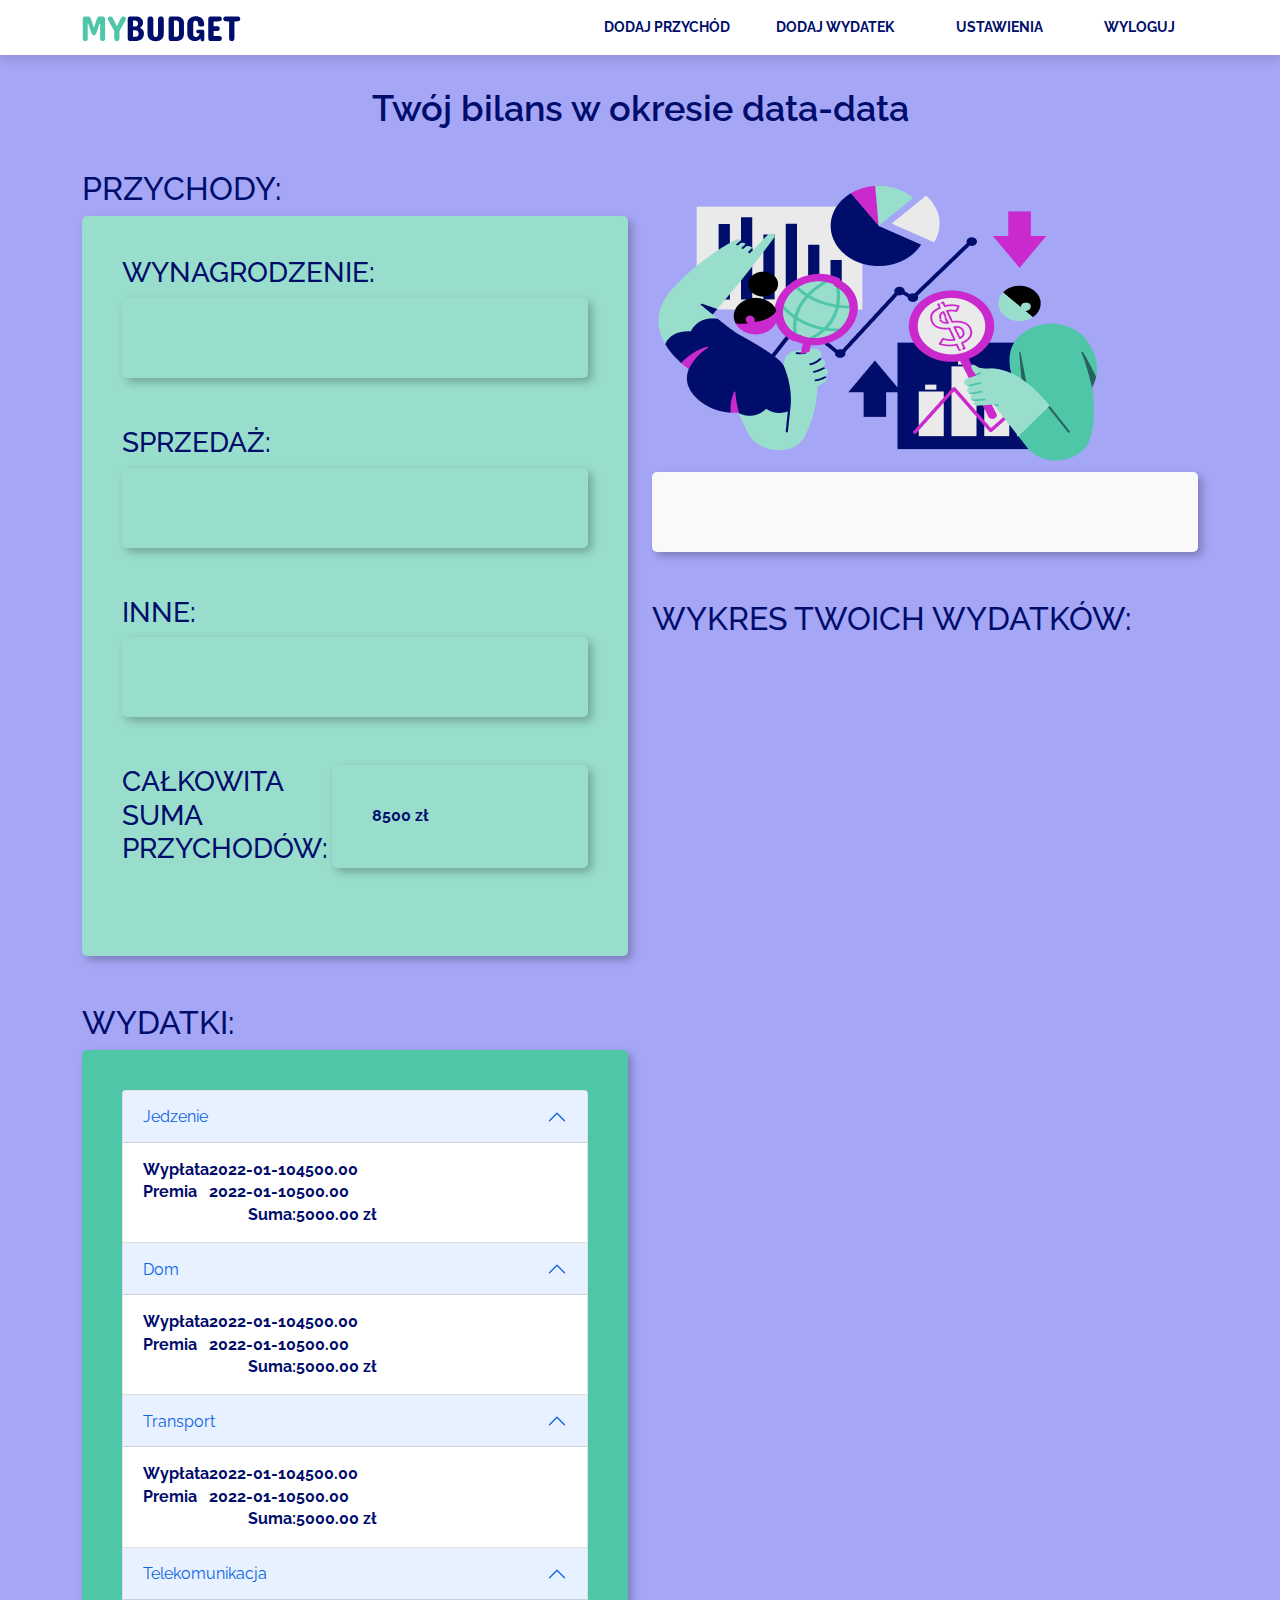
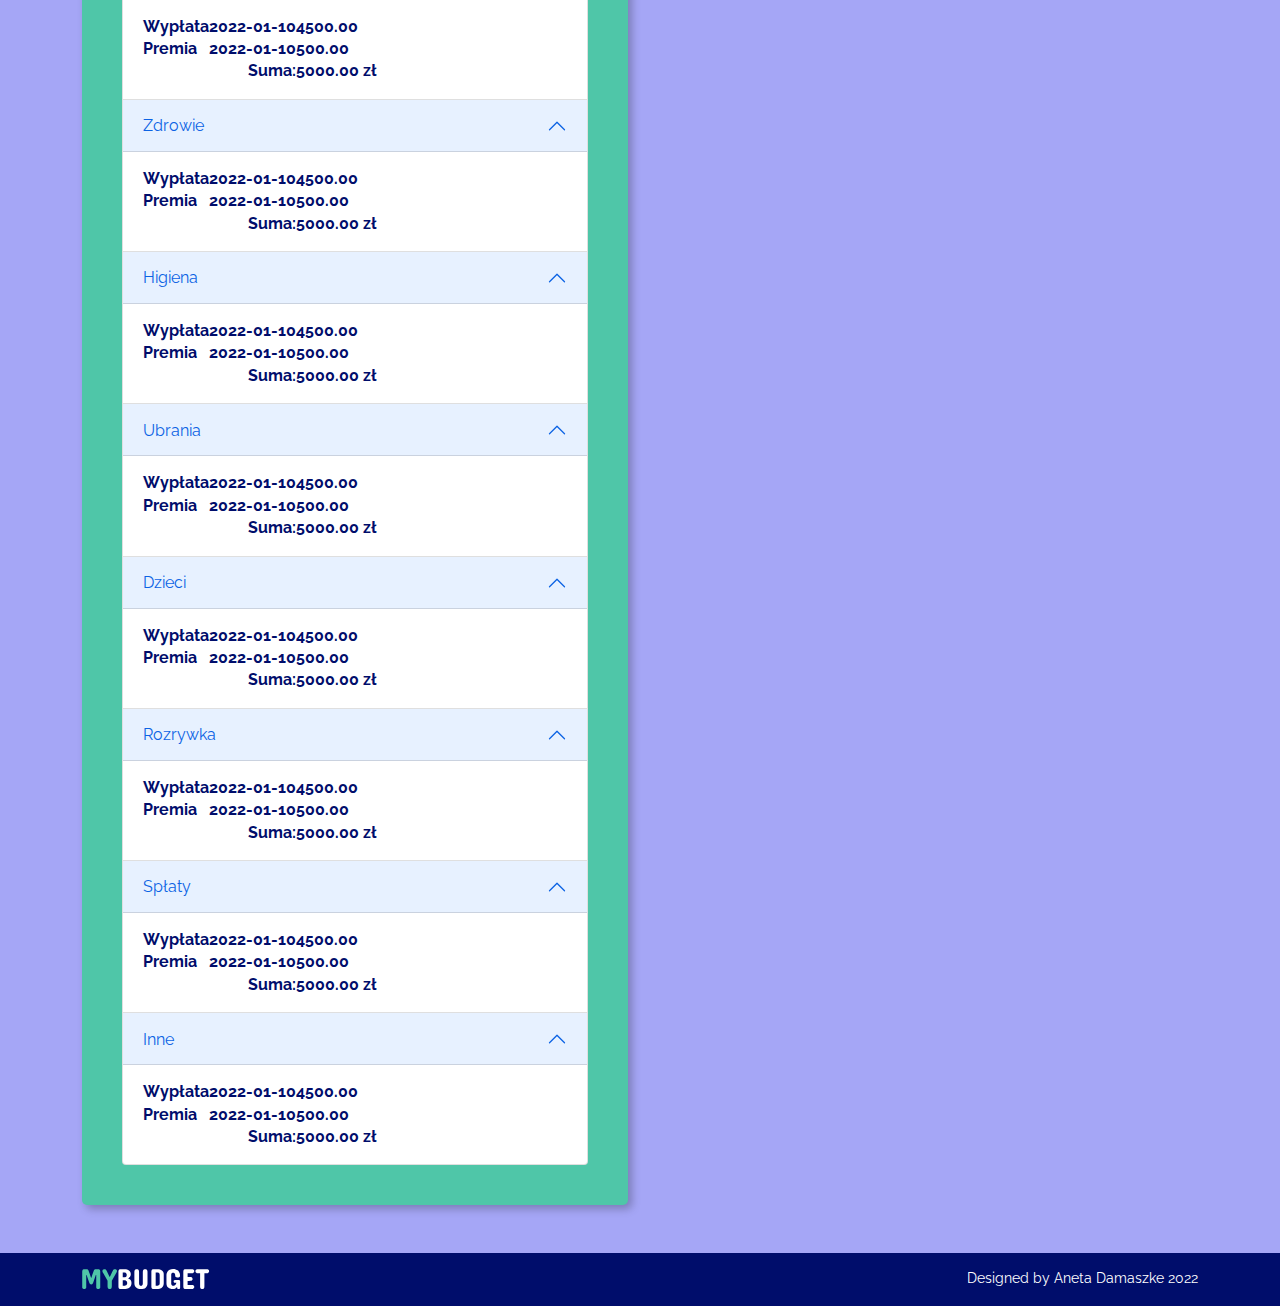
==== balance.html @ bddbb8e0 "Subpage balance added" ====
<!DOCTYPE html>
<html lang="pl">
    <head>
        <meta charset="UTF-8">
        <meta name="description" content="Project for course">
        <meta name="viewport" content="width=device-width, initial-scale=1, maximum-scale=1">
        <title>My Budget App</title>
        <link href="https://fonts.googleapis.com/css2?family=Concert+One&family=Raleway:wght@300;400;600;700&display=swap" rel="stylesheet">
        <link rel="stylesheet" href="css/bootstrap.min.css">
        <link rel="stylesheet" href="css/custom.css">
    </head>
    <body>

        <!-- Navbar -->
        <nav class="nav navbar navbar-light navbar-expand-md menu">
            <div class="container">
                <a class="navbar-brand" href="#">
                    <img class="menu-logo" src="img/MYBUDGET.svg" alt="logo" />
                </a>
                <button class="navbar-toggler" type="button" data-bs-toggle="collapse" data-bs-target="#navContent">
                    <span class="navbar-toggler-icon"></span>
                </button>
                <div class="collapse navbar-collapse justify-content-end" id="navContent">
                    <div class="navbar-nav">
                        <a href="income.html" class="nav-item nav-link menu-link">Dodaj przychód</a>
                        <a href="expense.html" class="nav-item nav-link menu-link">Dodaj wydatek</a>
                        <a href="setting.html" class="nav-item nav-link ms-2 ms-lg-3 menu-link">Ustawienia</a>
                        <a href="index.html" class="nav-item nav-link ms-2 ms-lg-3 menu-link">Wyloguj</a>
                    </div>
                </div>
            </div>
        </nav>

        <!-- Balance -->
        <section class="balance">
            <div class="container">
                <h1 class="text-center add-header">Twój bilans w okresie data-data</h1>
                <div class="row">
                    <div class="col-md-6">
                        <h2 class="text-uppercase balance-subheader">Przychody:</h2>
                        <div class="box balance-box" style="background-color: #99DDCC;">
                            <h3 class="text-uppercase balance-box__item-subheader">Wynagrodzenie:</h3>
                            <div class="box balance-box__item">

                            </div>
                            <h3 class="text-uppercase balance-box__item-subheader">Sprzedaż:</h3>
                            <div class="box balance-box__item">

                            </div>
                            <h3 class="text-uppercase balance-box__item-subheader">Inne:</h3>
                            <div class="box balance-box__item">

                            </div>
                            <div class="d-flex">
                                <h3 class="text-uppercase balance-box__item-subheader">Całkowita suma przychodów:</h3>
                                <div class="box balance-box__sum">
                                    <span>8500 zł</span>
                                </div>
                            </div>
                        </div>
                        <h2 class="text-uppercase balance-subheader">Wydatki:</h2>
                        <div class="box balance-box" style="background-color: #4FC6A8;">
                            <div class="accordion" id="accordionBalance">
                                <div class="accordion-item">
                                    <h2 class="accordion-header" id="heading1">
                                        <button class="accordion-button" type="button" data-bs-toggle="collapse" data-bs-target="#collapseOne" aria-expanded="true" aria-controls="collapseOne">
                                            Jedzenie
                                        </button>
                                    </h2>
                                    <div id="collapseOne" class="accordion-collapse collapse show" aria-labelledby="headingOne" data-bs-parent="#accordionBalance">
                                        <div class="accordion-body">
                                            <table>
                                                <tr>
                                                    <td style="font-weight: 700; text-align:left;">Wypłata</td> <td>2022-01-10</td> <td>4500.00</td>
                                                </tr>
                                                <tr>
                                                    <td style="font-weight: 700; text-align:left;">Premia</td> <td>2022-01-10</td> <td>500.00</td>
                                                </tr>
                                                <tr>
                                                    <td colspan="2" style="font-weight: 700; text-align: right;">Suma:</td> <td style="font-weight: 700; font-size: 16px;">5000.00 zł</td>
                                                </tr>
                                            </table>
                                        </div>
                                    </div>
                                </div>
                                <div class="accordion-item">
                                    <h2 class="accordion-header" id="headingOne">
                                        <button class="accordion-button" type="button" data-bs-toggle="collapse" data-bs-target="#collapseOne" aria-expanded="true" aria-controls="collapseOne">
                                            Dom
                                        </button>
                                    </h2>
                                    <div id="collapseOne" class="accordion-collapse collapse show" aria-labelledby="headingOne" data-bs-parent="#accordionBalance">
                                        <div class="accordion-body">
                                            <table>
                                                <tr>
                                                    <td style="font-weight: 700; text-align:left;">Wypłata</td> <td>2022-01-10</td> <td>4500.00</td>
                                                </tr>
                                                <tr>
                                                    <td style="font-weight: 700; text-align:left;">Premia</td> <td>2022-01-10</td> <td>500.00</td>
                                                </tr>
                                                <tr>
                                                    <td colspan="2" style="font-weight: 700; text-align: right;">Suma:</td> <td style="font-weight: 700; font-size: 16px;">5000.00 zł</td>
                                                </tr>
                                            </table>
                                        </div>
                                    </div>
                                </div>
                                <div class="accordion-item">
                                    <h2 class="accordion-header" id="headingOne">
                                        <button class="accordion-button" type="button" data-bs-toggle="collapse" data-bs-target="#collapseOne" aria-expanded="true" aria-controls="collapseOne">
                                            Transport
                                        </button>
                                    </h2>
                                    <div id="collapseOne" class="accordion-collapse collapse show" aria-labelledby="headingOne" data-bs-parent="#accordionBalance">
                                        <div class="accordion-body">
                                            <table>
                                                <tr>
                                                    <td style="font-weight: 700; text-align:left;">Wypłata</td> <td>2022-01-10</td> <td>4500.00</td>
                                                </tr>
                                                <tr>
                                                    <td style="font-weight: 700; text-align:left;">Premia</td> <td>2022-01-10</td> <td>500.00</td>
                                                </tr>
                                                <tr>
                                                    <td colspan="2" style="font-weight: 700; text-align: right;">Suma:</td> <td style="font-weight: 700; font-size: 16px;">5000.00 zł</td>
                                                </tr>
                                            </table>
                                        </div>
                                    </div>
                                </div>
                                <div class="accordion-item">
                                    <h2 class="accordion-header" id="headingOne">
                                        <button class="accordion-button" type="button" data-bs-toggle="collapse" data-bs-target="#collapseOne" aria-expanded="true" aria-controls="collapseOne">
                                            Telekomunikacja
                                        </button>
                                    </h2>
                                    <div id="collapseOne" class="accordion-collapse collapse show" aria-labelledby="headingOne" data-bs-parent="#accordionBalance">
                                        <div class="accordion-body">
                                            <table>
                                                <tr>
                                                    <td style="font-weight: 700; text-align:left;">Wypłata</td> <td>2022-01-10</td> <td>4500.00</td>
                                                </tr>
                                                <tr>
                                                    <td style="font-weight: 700; text-align:left;">Premia</td> <td>2022-01-10</td> <td>500.00</td>
                                                </tr>
                                                <tr>
                                                    <td colspan="2" style="font-weight: 700; text-align: right;">Suma:</td> <td style="font-weight: 700; font-size: 16px;">5000.00 zł</td>
                                                </tr>
                                            </table>
                                        </div>
                                    </div>
                                </div>
                                <div class="accordion-item">
                                    <h2 class="accordion-header" id="headingOne">
                                        <button class="accordion-button" type="button" data-bs-toggle="collapse" data-bs-target="#collapseOne" aria-expanded="true" aria-controls="collapseOne">
                                            Zdrowie
                                        </button>
                                    </h2>
                                    <div id="collapseOne" class="accordion-collapse collapse show" aria-labelledby="headingOne" data-bs-parent="#accordionBalance">
                                        <div class="accordion-body">
                                            <table>
                                                <tr>
                                                    <td style="font-weight: 700; text-align:left;">Wypłata</td> <td>2022-01-10</td> <td>4500.00</td>
                                                </tr>
                                                <tr>
                                                    <td style="font-weight: 700; text-align:left;">Premia</td> <td>2022-01-10</td> <td>500.00</td>
                                                </tr>
                                                <tr>
                                                    <td colspan="2" style="font-weight: 700; text-align: right;">Suma:</td> <td style="font-weight: 700; font-size: 16px;">5000.00 zł</td>
                                                </tr>
                                            </table>
                                        </div>
                                    </div>
                                </div>
                                <div class="accordion-item">
                                    <h2 class="accordion-header" id="headingOne">
                                        <button class="accordion-button" type="button" data-bs-toggle="collapse" data-bs-target="#collapseOne" aria-expanded="true" aria-controls="collapseOne">
                                            Higiena
                                        </button>
                                    </h2>
                                    <div id="collapseOne" class="accordion-collapse collapse show" aria-labelledby="headingOne" data-bs-parent="#accordionBalance">
                                        <div class="accordion-body">
                                            <table>
                                                <tr>
                                                    <td style="font-weight: 700; text-align:left;">Wypłata</td> <td>2022-01-10</td> <td>4500.00</td>
                                                </tr>
                                                <tr>
                                                    <td style="font-weight: 700; text-align:left;">Premia</td> <td>2022-01-10</td> <td>500.00</td>
                                                </tr>
                                                <tr>
                                                    <td colspan="2" style="font-weight: 700; text-align: right;">Suma:</td> <td style="font-weight: 700; font-size: 16px;">5000.00 zł</td>
                                                </tr>
                                            </table>
                                        </div>
                                    </div>
                                </div>
                                <div class="accordion-item">
                                    <h2 class="accordion-header" id="headingOne">
                                        <button class="accordion-button" type="button" data-bs-toggle="collapse" data-bs-target="#collapseOne" aria-expanded="true" aria-controls="collapseOne">
                                            Ubrania
                                        </button>
                                    </h2>
                                    <div id="collapseOne" class="accordion-collapse collapse show" aria-labelledby="headingOne" data-bs-parent="#accordionBalance">
                                        <div class="accordion-body">
                                            <table>
                                                <tr>
                                                    <td style="font-weight: 700; text-align:left;">Wypłata</td> <td>2022-01-10</td> <td>4500.00</td>
                                                </tr>
                                                <tr>
                                                    <td style="font-weight: 700; text-align:left;">Premia</td> <td>2022-01-10</td> <td>500.00</td>
                                                </tr>
                                                <tr>
                                                    <td colspan="2" style="font-weight: 700; text-align: right;">Suma:</td> <td style="font-weight: 700; font-size: 16px;">5000.00 zł</td>
                                                </tr>
                                            </table>
                                        </div>
                                    </div>
                                </div>
                                <div class="accordion-item">
                                    <h2 class="accordion-header" id="headingOne">
                                        <button class="accordion-button" type="button" data-bs-toggle="collapse" data-bs-target="#collapseOne" aria-expanded="true" aria-controls="collapseOne">
                                            Dzieci
                                        </button>
                                    </h2>
                                    <div id="collapseOne" class="accordion-collapse collapse show" aria-labelledby="headingOne" data-bs-parent="#accordionBalance">
                                        <div class="accordion-body">
                                            <table>
                                                <tr>
                                                    <td style="font-weight: 700; text-align:left;">Wypłata</td> <td>2022-01-10</td> <td>4500.00</td>
                                                </tr>
                                                <tr>
                                                    <td style="font-weight: 700; text-align:left;">Premia</td> <td>2022-01-10</td> <td>500.00</td>
                                                </tr>
                                                <tr>
                                                    <td colspan="2" style="font-weight: 700; text-align: right;">Suma:</td> <td style="font-weight: 700; font-size: 16px;">5000.00 zł</td>
                                                </tr>
                                            </table>
                                        </div>
                                    </div>
                                </div>
                                <div class="accordion-item">
                                    <h2 class="accordion-header" id="headingOne">
                                        <button class="accordion-button" type="button" data-bs-toggle="collapse" data-bs-target="#collapseOne" aria-expanded="true" aria-controls="collapseOne">
                                            Rozrywka
                                        </button>
                                    </h2>
                                    <div id="collapseOne" class="accordion-collapse collapse show" aria-labelledby="headingOne" data-bs-parent="#accordionBalance">
                                        <div class="accordion-body">
                                            <table>
                                                <tr>
                                                    <td style="font-weight: 700; text-align:left;">Wypłata</td> <td>2022-01-10</td> <td>4500.00</td>
                                                </tr>
                                                <tr>
                                                    <td style="font-weight: 700; text-align:left;">Premia</td> <td>2022-01-10</td> <td>500.00</td>
                                                </tr>
                                                <tr>
                                                    <td colspan="2" style="font-weight: 700; text-align: right;">Suma:</td> <td style="font-weight: 700; font-size: 16px;">5000.00 zł</td>
                                                </tr>
                                            </table>
                                        </div>
                                    </div>
                                </div>
                                <div class="accordion-item">
                                    <h2 class="accordion-header" id="headingOne">
                                        <button class="accordion-button" type="button" data-bs-toggle="collapse" data-bs-target="#collapseOne" aria-expanded="true" aria-controls="collapseOne">
                                            Spłaty
                                        </button>
                                    </h2>
                                    <div id="collapseOne" class="accordion-collapse collapse show" aria-labelledby="headingOne" data-bs-parent="#accordionBalance">
                                        <div class="accordion-body">
                                            <table>
                                                <tr>
                                                    <td style="font-weight: 700; text-align:left;">Wypłata</td> <td>2022-01-10</td> <td>4500.00</td>
                                                </tr>
                                                <tr>
                                                    <td style="font-weight: 700; text-align:left;">Premia</td> <td>2022-01-10</td> <td>500.00</td>
                                                </tr>
                                                <tr>
                                                    <td colspan="2" style="font-weight: 700; text-align: right;">Suma:</td> <td style="font-weight: 700; font-size: 16px;">5000.00 zł</td>
                                                </tr>
                                            </table>
                                        </div>
                                    </div>
                                </div>
                                <div class="accordion-item">
                                    <h2 class="accordion-header" id="headingOne">
                                        <button class="accordion-button" type="button" data-bs-toggle="collapse" data-bs-target="#collapseOne" aria-expanded="true" aria-controls="collapseOne">
                                            Inne
                                        </button>
                                    </h2>
                                    <div id="collapseOne" class="accordion-collapse collapse show" aria-labelledby="headingOne" data-bs-parent="#accordionBalance">
                                        <div class="accordion-body">
                                            <table>
                                                <tr>
                                                    <td style="font-weight: 700; text-align:left;">Wypłata</td> <td>2022-01-10</td> <td>4500.00</td>
                                                </tr>
                                                <tr>
                                                    <td style="font-weight: 700; text-align:left;">Premia</td> <td>2022-01-10</td> <td>500.00</td>
                                                </tr>
                                                <tr>
                                                    <td colspan="2" style="font-weight: 700; text-align: right;">Suma:</td> <td style="font-weight: 700; font-size: 16px;">5000.00 zł</td>
                                                </tr>
                                            </table>
                                        </div>
                                    </div>
                                </div>
                            </div>
                        </div>
                    </div>
                    <div class="col-md-6">
                        <img class="img-fluid" src="img/ECONOMY_ANALYSIS.png" alt="budżet domowy" />
                        <div class="box balance-box" style="background-color: #f9f9f9;">
                            
                        </div>
                        <h2 class="text-uppercase balance-subheader">Wykres Twoich wydatków:</h2>
                    </div>
                </div>
            </div>
        </section>

        <!-- Footer -->
        <footer class="text-white site-footer">
            <div class="container">
                <div class="row pb-3">
                    <div class="col-md-6 pt-3 text-center text-md-start">
                        <img class="" src="img/MYBUDGET_FOOTER.svg" alt="logo" />
                    </div>
                    <div class="col-md-6 pt-3 text-center text-md-end">
                        Designed by Aneta Damaszke 2022
                    </div>
                    
                </div>
            </div>
        </footer>


        <script src="https://cdn.jsdelivr.net/npm/bootstrap@5.1.3/dist/js/bootstrap.bundle.min.js" integrity="sha384-ka7Sk0Gln4gmtz2MlQnikT1wXgYsOg+OMhuP+IlRH9sENBO0LRn5q+8nbTov4+1p" crossorigin="anonymous"></script>
        <script src="js/registration.js"></script>
    </body>
</html>
---- css/custom.css ----
/** Global styles **/

* {
    margin: 0;
    padding: 0;
    border: 0;
    line-height: 1.4em;
    vertical-align: baseline;
    text-decoration: none;
    outline: 0;
    }


*, *::after, *::before {
    box-sizing: border-box;
    scroll-behavior: smooth;
}

*{
    image-rendering: -webkit-optimize-contrast;
}

body {
    color: #000D6B;
    font-size: 14px;
    font-family: 'Raleway', sans-serif;
    font-weight: 400;
    line-height: 1.6;
    background-color: #F9F9F9;
}

.box {
    width: 100%;
    max-width: 600px;
    position: relative;
    z-index: 1;
    box-shadow: 4px 4px 8px rgba(0, 0, 0, 0.25);
    border-radius: 5px;
    padding: 40px 40px;
    margin-bottom: 3rem;
    color:#000D6B;
    font-weight: 700;
    font-size: 16px;
}

/** Navbar **/

.menu {
    background-color: white;
    box-shadow: 0px 4px 13px rgba(0, 0, 0, 0.14);
    z-index: 999;
}

.menu-link {
    color: #000D6B !important;
    border: 2px solid rgba(255, 255, 255, 0);
    text-transform: uppercase;
    font-weight: 700;
    padding: .4rem 1.3rem !important;
}

.menu-link:hover {
    border: 2px solid #4FC6A8;
    border-radius: 3px;
}

.menu-link.active {
    border: 2px solid #4FC6A8;
    border-radius: 3px;
}

.menu-link.active:hover {
    background-color: #4FC6A8;
    color: white !important;
}

@media only screen and (max-width: 768px) {
    .menu {
        box-shadow: none;
    }

    .menu-link {
        text-align: center;
        margin-top: 1rem;
    }
}

.navbar-toggler {
    color: #4FC6A8;
    border: none;
}

.navbar-toggler:focus {
    box-shadow: 0 0 0 0.1rem;
}

/** Intro **/

.intro {
    margin-top: 30px;
    padding-left: 5%;
    padding-right: 5%;
}

.intro-header {
    font-weight: 600;
    font-size: 32px;
    margin-bottom: 1rem;
}

.intro-text {
    font-size: 16px;
    margin-bottom: 2rem;
}

@media only screen and (min-width: 768px) {
    .intro {
        margin-top: 60px;
        padding-left: 20%;
        padding-right: 20%;
    }
    
    .intro-header {
        font-weight: 600;
        font-size: 36px;
    }
    
    .intro-text {
        font-size: 18px;
    }
}

/** Registration **/

.registartion-box {
    background-color: #A5A6F6;
    box-shadow: 4px 4px 8px rgba(0, 0, 0, 0.25);
    border-radius: 5px;
    padding: 40px 40px;
    margin-bottom: 3rem;
}

.registration-img {
    width: 115%;
    margin-left: 0;
}

.registration-header {
    font-weight: 700;
    font-size: 16px;
    margin-bottom: 1rem;
}

@media only screen and (min-width: 768px) {
    .registartion-box {
        padding: 40px 40px;
    }
}

@media only screen and (min-width: 991px) {
    .registration-img {
        width: 115%;
        margin-left: -15%;
        margin-top: 187px;
    }

    .registartion-box {
        padding: 40px 80px;
    }
}

.form-group {
    margin-bottom: 1rem;
}

.form-control-label {
    margin-bottom: .35rem;
}

.form-control {
    font-size: 14px;
    color: #000D6B;
    box-shadow: 4px 4px 8px rgba(0, 0, 0, 0.25);
}

.form-control:focus {
    border: 2px solid #CA2ACD;
} 

.form-button {
    margin-top: 1rem;
    padding: .6rem 1.5rem;
    width: 100%;
    background-color: #CA2ACD;
    box-shadow: 4px 4px 8px rgba(0, 0, 0, 0.25);
    border-radius: 5px;
    font-weight: 700;
    font-size: 16px;
    color: white;
    text-transform: uppercase;
    transition: .3s ease-in-out;
}

.form-button:hover {
    color: white;
    background-color: #000D6B;
}

.form-button__secondary {
    background-color: none;
    border: 2px solid white;
    border-radius: 5px;
    font-weight: 700;
    font-size: 16px;
    color: white;
    text-transform: uppercase;
    padding: .6rem 1.5rem;
    margin-top: 1rem;
    width: 100%;
    transition: .3s ease-in-out;
}

.form-button__secondary:hover {
    border: 2px solid #4FC6A8;
    background-color: #4FC6A8;
    color: white;
}

.registration-statement {
    padding: .5rem 0;
}

/** Footer **/

.site-footer {
    background-color: #000D6B;
    z-index: 999;
}

/** Login **/

.login {
    background-color: #f9f9f9;
    padding-top: 30px;
}

.login-img {
    z-index: 0;
    padding-top: 30px;
    position: relative;
}

.login-box {
    width: 100%;
    max-width: 400px;
    position: relative;
    z-index: 1;
    background-color: #A5A6F6;
    box-shadow: 4px 4px 8px rgba(0, 0, 0, 0.25);
    border-radius: 5px;
    padding: 40px 40px;
}

@media only screen and (min-width: 768px) {
    .login {
        padding-top: 90px;
        height: calc(100vh - 108px);
    }

    .login-img {
        width: 630px;
        height: auto;
        padding-top: 0;
        position: absolute;
        opacity: 0.5;
        bottom: 53px;
    }
}

@media only screen and (min-width: 991px) {
    .login-img {
        margin-left: 10%;
    }
}

@media only screen and (min-width: 1180px) {
    .login-img {
        width: 750px;
    }
}

/** Menu**/

.user-menu {
    background-color: #A5A6F6;
    padding-top: 30px;
}

.user-menu__img {
    position: relative;
    width: 400px;
    margin-bottom: -9px;
}

.user-menu__box {
    width: 100%;
    max-width: 400px;
    position: relative;
    z-index: 1;
    background-color: #f9f9f9;
    box-shadow: 4px 4px 8px rgba(0, 0, 0, 0.25);
    border-radius: 5px;
    padding: 40px 40px;
    margin-bottom: 3rem;
}

.user-menu__button {
    background-color: #99DDCC;
    box-shadow: 4px 4px 8px rgba(0, 0, 0, 0.25);
    margin-bottom: 1rem;
    color: #000D6B;
    font-weight: 700;
    font-size: 16px;
    padding: .6rem 2.5rem;
    transition: .3s ease-in-out;
    text-align: center;
}

.user-menu__button:hover {
    background-color: #4FC6A8;
    color: white;
}

@media only screen and (min-width: 768px) {
    .user-menu {
        padding-top: 30px;
        height: calc(100vh - 108px);
    }

    .user-menu__img {
        right: 100px;
        bottom: 49px;
        position: absolute;
    }
}

@media only screen and (min-width: 991px) {
    .user-menu {
        padding-top: 60px;
        height: calc(100vh - 108px);
    }
    
    .user-menu__img {
        right: 100px;
        bottom: 49px;
        position: absolute;
    }
}

/** Add income/expance **/

.add {
    background-color: #A5A6F6;
}

.add-header {
    font-size: 36px;
    font-weight: 600;
    padding: 2rem 0;
}

.add-box {
    background-color: #99DDCC;
    width: 100%;
    max-width: 600px;
    position: relative;
    z-index: 1;
    box-shadow: 4px 4px 8px rgba(0, 0, 0, 0.25);
    border-radius: 5px;
    padding: 40px 40px;
    margin-bottom: 3rem;
    color:#000D6B;
    font-weight: 700;
    font-size: 16px;
}

.add-img {
    margin-bottom: -3%;
}

@media only screen and (min-width: 991px) {
    .add-img {
        margin-left: -20%;
    }
}

.add .form-check {
    padding-left: 0 !important;
} 

.add-radio__text {
    font-weight: 400;
}

textarea {
    box-shadow: 4px 4px 8px rgba(0, 0, 0, 0.25);
    border-radius: 5px;
}

select {
    box-shadow: 4px 4px 8px rgba(0, 0, 0, 0.25);
    border-radius: 5px;
    color:#000D6B;
    padding: 0.375rem 0.75rem;
}

option:hover {
    background-color: #CA2ACD;
}

input:checked ~ .checkmark {
    background-color: #CA2ACD !important;
}

/** Balance **/

.balance {
    background-color: #A5A6F6;
}
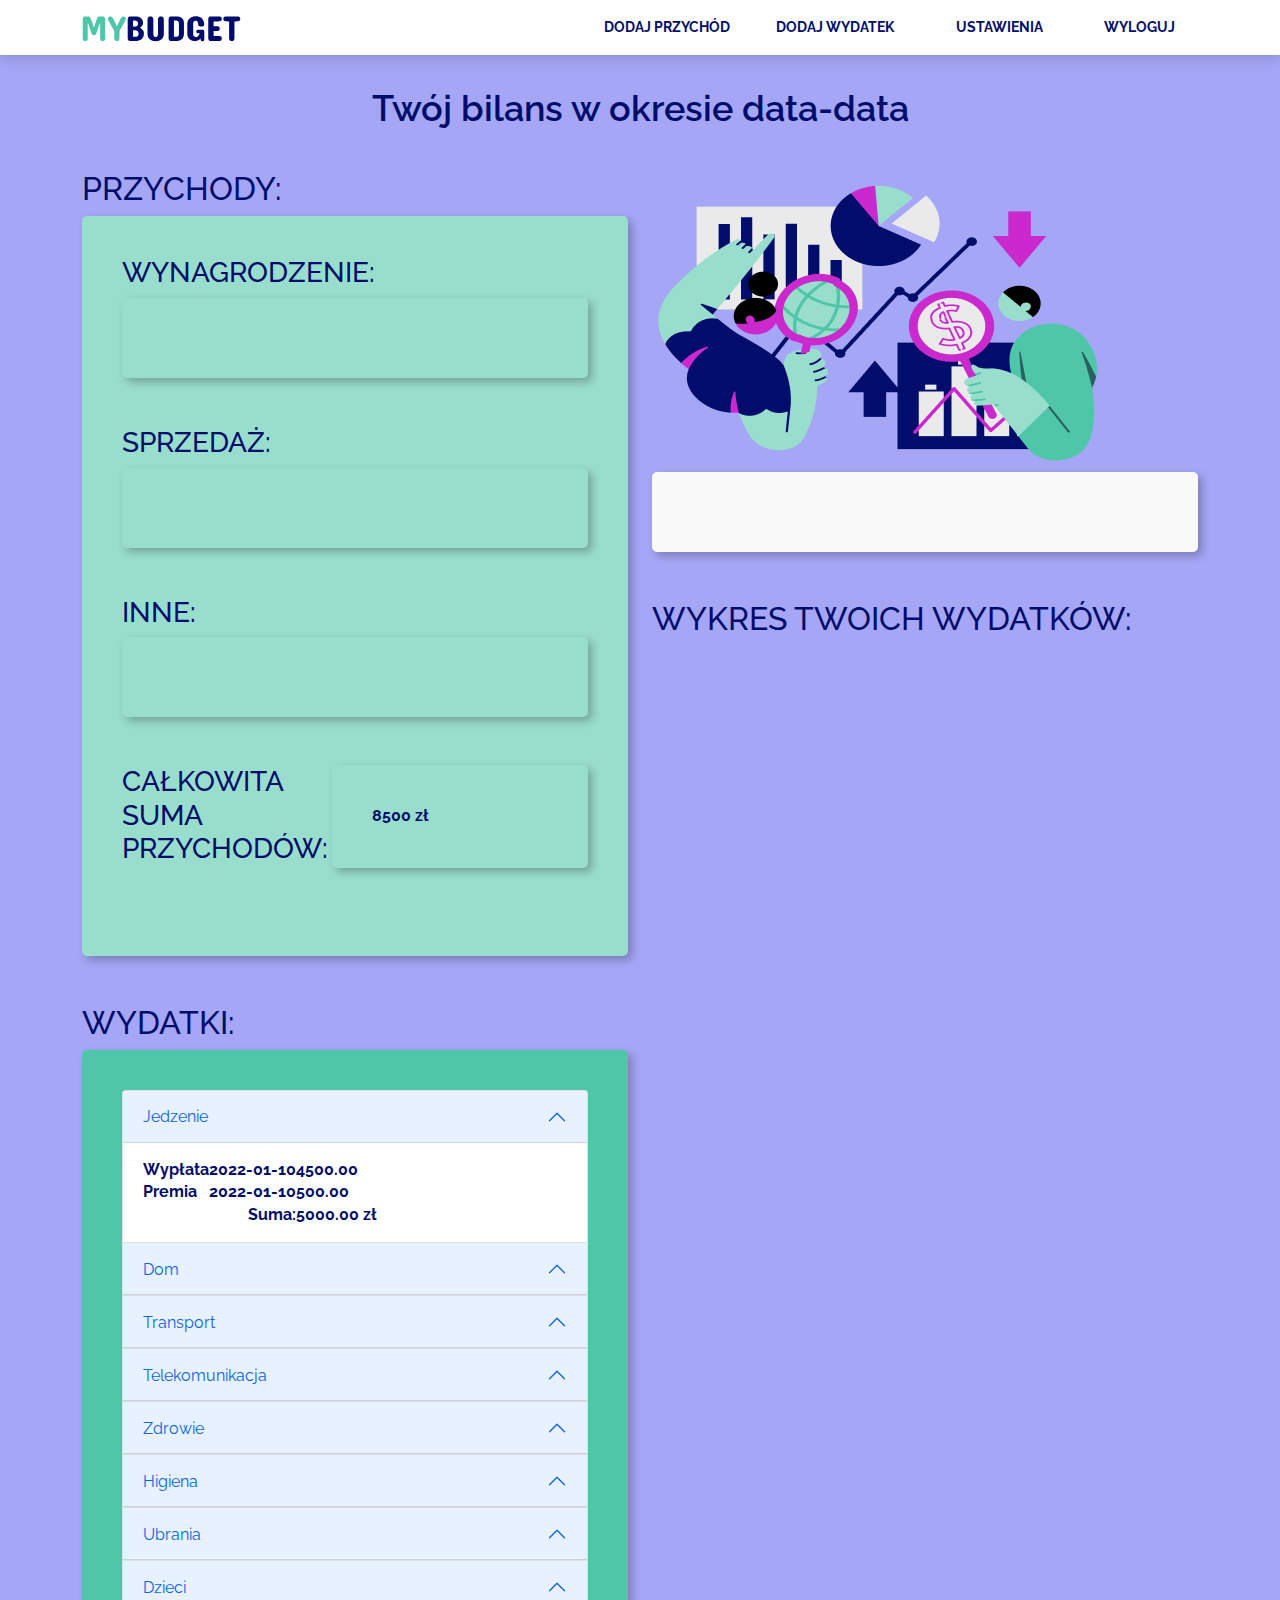
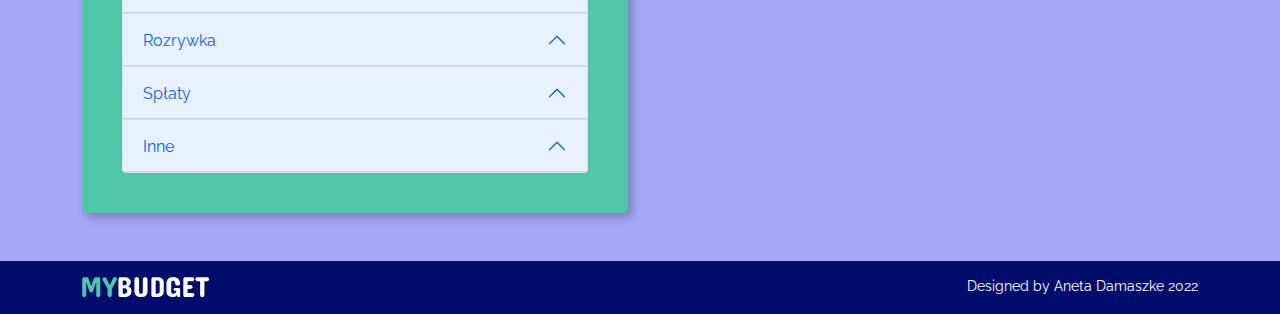
==== commit e5d50b7a: "Accordion added" ====
--- a/balance.html
+++ b/balance.html
@@ -63,231 +63,231 @@
                             <div class="accordion" id="accordionBalance">
                                 <div class="accordion-item">
                                     <h2 class="accordion-header" id="heading1">
-                                        <button class="accordion-button" type="button" data-bs-toggle="collapse" data-bs-target="#collapseOne" aria-expanded="true" aria-controls="collapseOne">
+                                        <button class="accordion-button" type="button" data-bs-toggle="collapse" data-bs-target="#collapse1" aria-expanded="true" aria-controls="collapseOne">
                                             Jedzenie
                                         </button>
                                     </h2>
-                                    <div id="collapseOne" class="accordion-collapse collapse show" aria-labelledby="headingOne" data-bs-parent="#accordionBalance">
-                                        <div class="accordion-body">
-                                            <table>
-                                                <tr>
-                                                    <td style="font-weight: 700; text-align:left;">Wypłata</td> <td>2022-01-10</td> <td>4500.00</td>
-                                                </tr>
-                                                <tr>
-                                                    <td style="font-weight: 700; text-align:left;">Premia</td> <td>2022-01-10</td> <td>500.00</td>
-                                                </tr>
-                                                <tr>
-                                                    <td colspan="2" style="font-weight: 700; text-align: right;">Suma:</td> <td style="font-weight: 700; font-size: 16px;">5000.00 zł</td>
-                                                </tr>
-                                            </table>
-                                        </div>
-                                    </div>
-                                </div>
-                                <div class="accordion-item">
-                                    <h2 class="accordion-header" id="headingOne">
-                                        <button class="accordion-button" type="button" data-bs-toggle="collapse" data-bs-target="#collapseOne" aria-expanded="true" aria-controls="collapseOne">
+                                    <div id="collapse1" class="accordion-collapse collapse show" aria-labelledby="heading1" data-bs-parent="#accordionBalance">
+                                        <div class="accordion-body">
+                                            <table>
+                                                <tr>
+                                                    <td style="font-weight: 700; text-align:left;">Wypłata</td> <td>2022-01-10</td> <td>4500.00</td>
+                                                </tr>
+                                                <tr>
+                                                    <td style="font-weight: 700; text-align:left;">Premia</td> <td>2022-01-10</td> <td>500.00</td>
+                                                </tr>
+                                                <tr>
+                                                    <td colspan="2" style="font-weight: 700; text-align: right;">Suma:</td> <td style="font-weight: 700; font-size: 16px;">5000.00 zł</td>
+                                                </tr>
+                                            </table>
+                                        </div>
+                                    </div>
+                                </div>
+                                <div class="accordion-item">
+                                    <h2 class="accordion-header" id="heading2">
+                                        <button class="accordion-button" type="button" data-bs-toggle="collapse" data-bs-target="#collapse2" aria-expanded="true" aria-controls="collapse2">
                                             Dom
                                         </button>
                                     </h2>
-                                    <div id="collapseOne" class="accordion-collapse collapse show" aria-labelledby="headingOne" data-bs-parent="#accordionBalance">
-                                        <div class="accordion-body">
-                                            <table>
-                                                <tr>
-                                                    <td style="font-weight: 700; text-align:left;">Wypłata</td> <td>2022-01-10</td> <td>4500.00</td>
-                                                </tr>
-                                                <tr>
-                                                    <td style="font-weight: 700; text-align:left;">Premia</td> <td>2022-01-10</td> <td>500.00</td>
-                                                </tr>
-                                                <tr>
-                                                    <td colspan="2" style="font-weight: 700; text-align: right;">Suma:</td> <td style="font-weight: 700; font-size: 16px;">5000.00 zł</td>
-                                                </tr>
-                                            </table>
-                                        </div>
-                                    </div>
-                                </div>
-                                <div class="accordion-item">
-                                    <h2 class="accordion-header" id="headingOne">
-                                        <button class="accordion-button" type="button" data-bs-toggle="collapse" data-bs-target="#collapseOne" aria-expanded="true" aria-controls="collapseOne">
+                                    <div id="collapse2" class="accordion-collapse collapse" aria-labelledby="heading2" data-bs-parent="#accordionBalance">
+                                        <div class="accordion-body">
+                                            <table>
+                                                <tr>
+                                                    <td style="font-weight: 700; text-align:left;">Wypłata</td> <td>2022-01-10</td> <td>4500.00</td>
+                                                </tr>
+                                                <tr>
+                                                    <td style="font-weight: 700; text-align:left;">Premia</td> <td>2022-01-10</td> <td>500.00</td>
+                                                </tr>
+                                                <tr>
+                                                    <td colspan="2" style="font-weight: 700; text-align: right;">Suma:</td> <td style="font-weight: 700; font-size: 16px;">5000.00 zł</td>
+                                                </tr>
+                                            </table>
+                                        </div>
+                                    </div>
+                                </div>
+                                <div class="accordion-item">
+                                    <h2 class="accordion-header" id="heading3">
+                                        <button class="accordion-button" type="button" data-bs-toggle="collapse" data-bs-target="#collapse3" aria-expanded="true" aria-controls="collapse3">
                                             Transport
                                         </button>
                                     </h2>
-                                    <div id="collapseOne" class="accordion-collapse collapse show" aria-labelledby="headingOne" data-bs-parent="#accordionBalance">
-                                        <div class="accordion-body">
-                                            <table>
-                                                <tr>
-                                                    <td style="font-weight: 700; text-align:left;">Wypłata</td> <td>2022-01-10</td> <td>4500.00</td>
-                                                </tr>
-                                                <tr>
-                                                    <td style="font-weight: 700; text-align:left;">Premia</td> <td>2022-01-10</td> <td>500.00</td>
-                                                </tr>
-                                                <tr>
-                                                    <td colspan="2" style="font-weight: 700; text-align: right;">Suma:</td> <td style="font-weight: 700; font-size: 16px;">5000.00 zł</td>
-                                                </tr>
-                                            </table>
-                                        </div>
-                                    </div>
-                                </div>
-                                <div class="accordion-item">
-                                    <h2 class="accordion-header" id="headingOne">
-                                        <button class="accordion-button" type="button" data-bs-toggle="collapse" data-bs-target="#collapseOne" aria-expanded="true" aria-controls="collapseOne">
+                                    <div id="collapse3" class="accordion-collapse collapse" aria-labelledby="heading3" data-bs-parent="#accordionBalance">
+                                        <div class="accordion-body">
+                                            <table>
+                                                <tr>
+                                                    <td style="font-weight: 700; text-align:left;">Wypłata</td> <td>2022-01-10</td> <td>4500.00</td>
+                                                </tr>
+                                                <tr>
+                                                    <td style="font-weight: 700; text-align:left;">Premia</td> <td>2022-01-10</td> <td>500.00</td>
+                                                </tr>
+                                                <tr>
+                                                    <td colspan="2" style="font-weight: 700; text-align: right;">Suma:</td> <td style="font-weight: 700; font-size: 16px;">5000.00 zł</td>
+                                                </tr>
+                                            </table>
+                                        </div>
+                                    </div>
+                                </div>
+                                <div class="accordion-item">
+                                    <h2 class="accordion-header" id="heading4">
+                                        <button class="accordion-button" type="button" data-bs-toggle="collapse" data-bs-target="#collapse4" aria-expanded="true" aria-controls="collapse4">
                                             Telekomunikacja
                                         </button>
                                     </h2>
-                                    <div id="collapseOne" class="accordion-collapse collapse show" aria-labelledby="headingOne" data-bs-parent="#accordionBalance">
-                                        <div class="accordion-body">
-                                            <table>
-                                                <tr>
-                                                    <td style="font-weight: 700; text-align:left;">Wypłata</td> <td>2022-01-10</td> <td>4500.00</td>
-                                                </tr>
-                                                <tr>
-                                                    <td style="font-weight: 700; text-align:left;">Premia</td> <td>2022-01-10</td> <td>500.00</td>
-                                                </tr>
-                                                <tr>
-                                                    <td colspan="2" style="font-weight: 700; text-align: right;">Suma:</td> <td style="font-weight: 700; font-size: 16px;">5000.00 zł</td>
-                                                </tr>
-                                            </table>
-                                        </div>
-                                    </div>
-                                </div>
-                                <div class="accordion-item">
-                                    <h2 class="accordion-header" id="headingOne">
-                                        <button class="accordion-button" type="button" data-bs-toggle="collapse" data-bs-target="#collapseOne" aria-expanded="true" aria-controls="collapseOne">
+                                    <div id="collapse4" class="accordion-collapse collapse" aria-labelledby="heading4" data-bs-parent="#accordionBalance">
+                                        <div class="accordion-body">
+                                            <table>
+                                                <tr>
+                                                    <td style="font-weight: 700; text-align:left;">Wypłata</td> <td>2022-01-10</td> <td>4500.00</td>
+                                                </tr>
+                                                <tr>
+                                                    <td style="font-weight: 700; text-align:left;">Premia</td> <td>2022-01-10</td> <td>500.00</td>
+                                                </tr>
+                                                <tr>
+                                                    <td colspan="2" style="font-weight: 700; text-align: right;">Suma:</td> <td style="font-weight: 700; font-size: 16px;">5000.00 zł</td>
+                                                </tr>
+                                            </table>
+                                        </div>
+                                    </div>
+                                </div>
+                                <div class="accordion-item">
+                                    <h2 class="accordion-header" id="heading5">
+                                        <button class="accordion-button" type="button" data-bs-toggle="collapse" data-bs-target="#collapse5" aria-expanded="true" aria-controls="collapse5">
                                             Zdrowie
                                         </button>
                                     </h2>
-                                    <div id="collapseOne" class="accordion-collapse collapse show" aria-labelledby="headingOne" data-bs-parent="#accordionBalance">
-                                        <div class="accordion-body">
-                                            <table>
-                                                <tr>
-                                                    <td style="font-weight: 700; text-align:left;">Wypłata</td> <td>2022-01-10</td> <td>4500.00</td>
-                                                </tr>
-                                                <tr>
-                                                    <td style="font-weight: 700; text-align:left;">Premia</td> <td>2022-01-10</td> <td>500.00</td>
-                                                </tr>
-                                                <tr>
-                                                    <td colspan="2" style="font-weight: 700; text-align: right;">Suma:</td> <td style="font-weight: 700; font-size: 16px;">5000.00 zł</td>
-                                                </tr>
-                                            </table>
-                                        </div>
-                                    </div>
-                                </div>
-                                <div class="accordion-item">
-                                    <h2 class="accordion-header" id="headingOne">
-                                        <button class="accordion-button" type="button" data-bs-toggle="collapse" data-bs-target="#collapseOne" aria-expanded="true" aria-controls="collapseOne">
+                                    <div id="collapse5" class="accordion-collapse collapse" aria-labelledby="heading5" data-bs-parent="#accordionBalance">
+                                        <div class="accordion-body">
+                                            <table>
+                                                <tr>
+                                                    <td style="font-weight: 700; text-align:left;">Wypłata</td> <td>2022-01-10</td> <td>4500.00</td>
+                                                </tr>
+                                                <tr>
+                                                    <td style="font-weight: 700; text-align:left;">Premia</td> <td>2022-01-10</td> <td>500.00</td>
+                                                </tr>
+                                                <tr>
+                                                    <td colspan="2" style="font-weight: 700; text-align: right;">Suma:</td> <td style="font-weight: 700; font-size: 16px;">5000.00 zł</td>
+                                                </tr>
+                                            </table>
+                                        </div>
+                                    </div>
+                                </div>
+                                <div class="accordion-item">
+                                    <h2 class="accordion-header" id="heading6">
+                                        <button class="accordion-button" type="button" data-bs-toggle="collapse" data-bs-target="#collapse6" aria-expanded="true" aria-controls="collapse6">
                                             Higiena
                                         </button>
                                     </h2>
-                                    <div id="collapseOne" class="accordion-collapse collapse show" aria-labelledby="headingOne" data-bs-parent="#accordionBalance">
-                                        <div class="accordion-body">
-                                            <table>
-                                                <tr>
-                                                    <td style="font-weight: 700; text-align:left;">Wypłata</td> <td>2022-01-10</td> <td>4500.00</td>
-                                                </tr>
-                                                <tr>
-                                                    <td style="font-weight: 700; text-align:left;">Premia</td> <td>2022-01-10</td> <td>500.00</td>
-                                                </tr>
-                                                <tr>
-                                                    <td colspan="2" style="font-weight: 700; text-align: right;">Suma:</td> <td style="font-weight: 700; font-size: 16px;">5000.00 zł</td>
-                                                </tr>
-                                            </table>
-                                        </div>
-                                    </div>
-                                </div>
-                                <div class="accordion-item">
-                                    <h2 class="accordion-header" id="headingOne">
-                                        <button class="accordion-button" type="button" data-bs-toggle="collapse" data-bs-target="#collapseOne" aria-expanded="true" aria-controls="collapseOne">
+                                    <div id="collapse6" class="accordion-collapse collapse" aria-labelledby="heading6" data-bs-parent="#accordionBalance">
+                                        <div class="accordion-body">
+                                            <table>
+                                                <tr>
+                                                    <td style="font-weight: 700; text-align:left;">Wypłata</td> <td>2022-01-10</td> <td>4500.00</td>
+                                                </tr>
+                                                <tr>
+                                                    <td style="font-weight: 700; text-align:left;">Premia</td> <td>2022-01-10</td> <td>500.00</td>
+                                                </tr>
+                                                <tr>
+                                                    <td colspan="2" style="font-weight: 700; text-align: right;">Suma:</td> <td style="font-weight: 700; font-size: 16px;">5000.00 zł</td>
+                                                </tr>
+                                            </table>
+                                        </div>
+                                    </div>
+                                </div>
+                                <div class="accordion-item">
+                                    <h2 class="accordion-header" id="heading7">
+                                        <button class="accordion-button" type="button" data-bs-toggle="collapse" data-bs-target="#collapse7" aria-expanded="true" aria-controls="collapse7">
                                             Ubrania
                                         </button>
                                     </h2>
-                                    <div id="collapseOne" class="accordion-collapse collapse show" aria-labelledby="headingOne" data-bs-parent="#accordionBalance">
-                                        <div class="accordion-body">
-                                            <table>
-                                                <tr>
-                                                    <td style="font-weight: 700; text-align:left;">Wypłata</td> <td>2022-01-10</td> <td>4500.00</td>
-                                                </tr>
-                                                <tr>
-                                                    <td style="font-weight: 700; text-align:left;">Premia</td> <td>2022-01-10</td> <td>500.00</td>
-                                                </tr>
-                                                <tr>
-                                                    <td colspan="2" style="font-weight: 700; text-align: right;">Suma:</td> <td style="font-weight: 700; font-size: 16px;">5000.00 zł</td>
-                                                </tr>
-                                            </table>
-                                        </div>
-                                    </div>
-                                </div>
-                                <div class="accordion-item">
-                                    <h2 class="accordion-header" id="headingOne">
-                                        <button class="accordion-button" type="button" data-bs-toggle="collapse" data-bs-target="#collapseOne" aria-expanded="true" aria-controls="collapseOne">
+                                    <div id="collapse7" class="accordion-collapse collapse" aria-labelledby="heading7" data-bs-parent="#accordionBalance">
+                                        <div class="accordion-body">
+                                            <table>
+                                                <tr>
+                                                    <td style="font-weight: 700; text-align:left;">Wypłata</td> <td>2022-01-10</td> <td>4500.00</td>
+                                                </tr>
+                                                <tr>
+                                                    <td style="font-weight: 700; text-align:left;">Premia</td> <td>2022-01-10</td> <td>500.00</td>
+                                                </tr>
+                                                <tr>
+                                                    <td colspan="2" style="font-weight: 700; text-align: right;">Suma:</td> <td style="font-weight: 700; font-size: 16px;">5000.00 zł</td>
+                                                </tr>
+                                            </table>
+                                        </div>
+                                    </div>
+                                </div>
+                                <div class="accordion-item">
+                                    <h2 class="accordion-header" id="heading8">
+                                        <button class="accordion-button" type="button" data-bs-toggle="collapse" data-bs-target="#collapse8" aria-expanded="true" aria-controls="collapse8">
                                             Dzieci
                                         </button>
                                     </h2>
-                                    <div id="collapseOne" class="accordion-collapse collapse show" aria-labelledby="headingOne" data-bs-parent="#accordionBalance">
-                                        <div class="accordion-body">
-                                            <table>
-                                                <tr>
-                                                    <td style="font-weight: 700; text-align:left;">Wypłata</td> <td>2022-01-10</td> <td>4500.00</td>
-                                                </tr>
-                                                <tr>
-                                                    <td style="font-weight: 700; text-align:left;">Premia</td> <td>2022-01-10</td> <td>500.00</td>
-                                                </tr>
-                                                <tr>
-                                                    <td colspan="2" style="font-weight: 700; text-align: right;">Suma:</td> <td style="font-weight: 700; font-size: 16px;">5000.00 zł</td>
-                                                </tr>
-                                            </table>
-                                        </div>
-                                    </div>
-                                </div>
-                                <div class="accordion-item">
-                                    <h2 class="accordion-header" id="headingOne">
-                                        <button class="accordion-button" type="button" data-bs-toggle="collapse" data-bs-target="#collapseOne" aria-expanded="true" aria-controls="collapseOne">
+                                    <div id="collapse8" class="accordion-collapse collapse" aria-labelledby="heading8" data-bs-parent="#accordionBalance">
+                                        <div class="accordion-body">
+                                            <table>
+                                                <tr>
+                                                    <td style="font-weight: 700; text-align:left;">Wypłata</td> <td>2022-01-10</td> <td>4500.00</td>
+                                                </tr>
+                                                <tr>
+                                                    <td style="font-weight: 700; text-align:left;">Premia</td> <td>2022-01-10</td> <td>500.00</td>
+                                                </tr>
+                                                <tr>
+                                                    <td colspan="2" style="font-weight: 700; text-align: right;">Suma:</td> <td style="font-weight: 700; font-size: 16px;">5000.00 zł</td>
+                                                </tr>
+                                            </table>
+                                        </div>
+                                    </div>
+                                </div>
+                                <div class="accordion-item">
+                                    <h2 class="accordion-header" id="heading9">
+                                        <button class="accordion-button" type="button" data-bs-toggle="collapse" data-bs-target="#collapse9" aria-expanded="true" aria-controls="collapse9">
                                             Rozrywka
                                         </button>
                                     </h2>
-                                    <div id="collapseOne" class="accordion-collapse collapse show" aria-labelledby="headingOne" data-bs-parent="#accordionBalance">
-                                        <div class="accordion-body">
-                                            <table>
-                                                <tr>
-                                                    <td style="font-weight: 700; text-align:left;">Wypłata</td> <td>2022-01-10</td> <td>4500.00</td>
-                                                </tr>
-                                                <tr>
-                                                    <td style="font-weight: 700; text-align:left;">Premia</td> <td>2022-01-10</td> <td>500.00</td>
-                                                </tr>
-                                                <tr>
-                                                    <td colspan="2" style="font-weight: 700; text-align: right;">Suma:</td> <td style="font-weight: 700; font-size: 16px;">5000.00 zł</td>
-                                                </tr>
-                                            </table>
-                                        </div>
-                                    </div>
-                                </div>
-                                <div class="accordion-item">
-                                    <h2 class="accordion-header" id="headingOne">
-                                        <button class="accordion-button" type="button" data-bs-toggle="collapse" data-bs-target="#collapseOne" aria-expanded="true" aria-controls="collapseOne">
+                                    <div id="collapse9" class="accordion-collapse collapse" aria-labelledby="heading9" data-bs-parent="#accordionBalance">
+                                        <div class="accordion-body">
+                                            <table>
+                                                <tr>
+                                                    <td style="font-weight: 700; text-align:left;">Wypłata</td> <td>2022-01-10</td> <td>4500.00</td>
+                                                </tr>
+                                                <tr>
+                                                    <td style="font-weight: 700; text-align:left;">Premia</td> <td>2022-01-10</td> <td>500.00</td>
+                                                </tr>
+                                                <tr>
+                                                    <td colspan="2" style="font-weight: 700; text-align: right;">Suma:</td> <td style="font-weight: 700; font-size: 16px;">5000.00 zł</td>
+                                                </tr>
+                                            </table>
+                                        </div>
+                                    </div>
+                                </div>
+                                <div class="accordion-item">
+                                    <h2 class="accordion-header" id="heading10">
+                                        <button class="accordion-button" type="button" data-bs-toggle="collapse" data-bs-target="#collapse10" aria-expanded="true" aria-controls="collapse10">
                                             Spłaty
                                         </button>
                                     </h2>
-                                    <div id="collapseOne" class="accordion-collapse collapse show" aria-labelledby="headingOne" data-bs-parent="#accordionBalance">
-                                        <div class="accordion-body">
-                                            <table>
-                                                <tr>
-                                                    <td style="font-weight: 700; text-align:left;">Wypłata</td> <td>2022-01-10</td> <td>4500.00</td>
-                                                </tr>
-                                                <tr>
-                                                    <td style="font-weight: 700; text-align:left;">Premia</td> <td>2022-01-10</td> <td>500.00</td>
-                                                </tr>
-                                                <tr>
-                                                    <td colspan="2" style="font-weight: 700; text-align: right;">Suma:</td> <td style="font-weight: 700; font-size: 16px;">5000.00 zł</td>
-                                                </tr>
-                                            </table>
-                                        </div>
-                                    </div>
-                                </div>
-                                <div class="accordion-item">
-                                    <h2 class="accordion-header" id="headingOne">
-                                        <button class="accordion-button" type="button" data-bs-toggle="collapse" data-bs-target="#collapseOne" aria-expanded="true" aria-controls="collapseOne">
+                                    <div id="collapse10" class="accordion-collapse collapse" aria-labelledby="heading10" data-bs-parent="#accordionBalance">
+                                        <div class="accordion-body">
+                                            <table>
+                                                <tr>
+                                                    <td style="font-weight: 700; text-align:left;">Wypłata</td> <td>2022-01-10</td> <td>4500.00</td>
+                                                </tr>
+                                                <tr>
+                                                    <td style="font-weight: 700; text-align:left;">Premia</td> <td>2022-01-10</td> <td>500.00</td>
+                                                </tr>
+                                                <tr>
+                                                    <td colspan="2" style="font-weight: 700; text-align: right;">Suma:</td> <td style="font-weight: 700; font-size: 16px;">5000.00 zł</td>
+                                                </tr>
+                                            </table>
+                                        </div>
+                                    </div>
+                                </div>
+                                <div class="accordion-item">
+                                    <h2 class="accordion-header" id="heading11">
+                                        <button class="accordion-button" type="button" data-bs-toggle="collapse" data-bs-target="#collapse11" aria-expanded="true" aria-controls="collapseOne">
                                             Inne
                                         </button>
                                     </h2>
-                                    <div id="collapseOne" class="accordion-collapse collapse show" aria-labelledby="headingOne" data-bs-parent="#accordionBalance">
+                                    <div id="collapse11" class="accordion-collapse collapse" aria-labelledby="heading11" data-bs-parent="#accordionBalance">
                                         <div class="accordion-body">
                                             <table>
                                                 <tr>
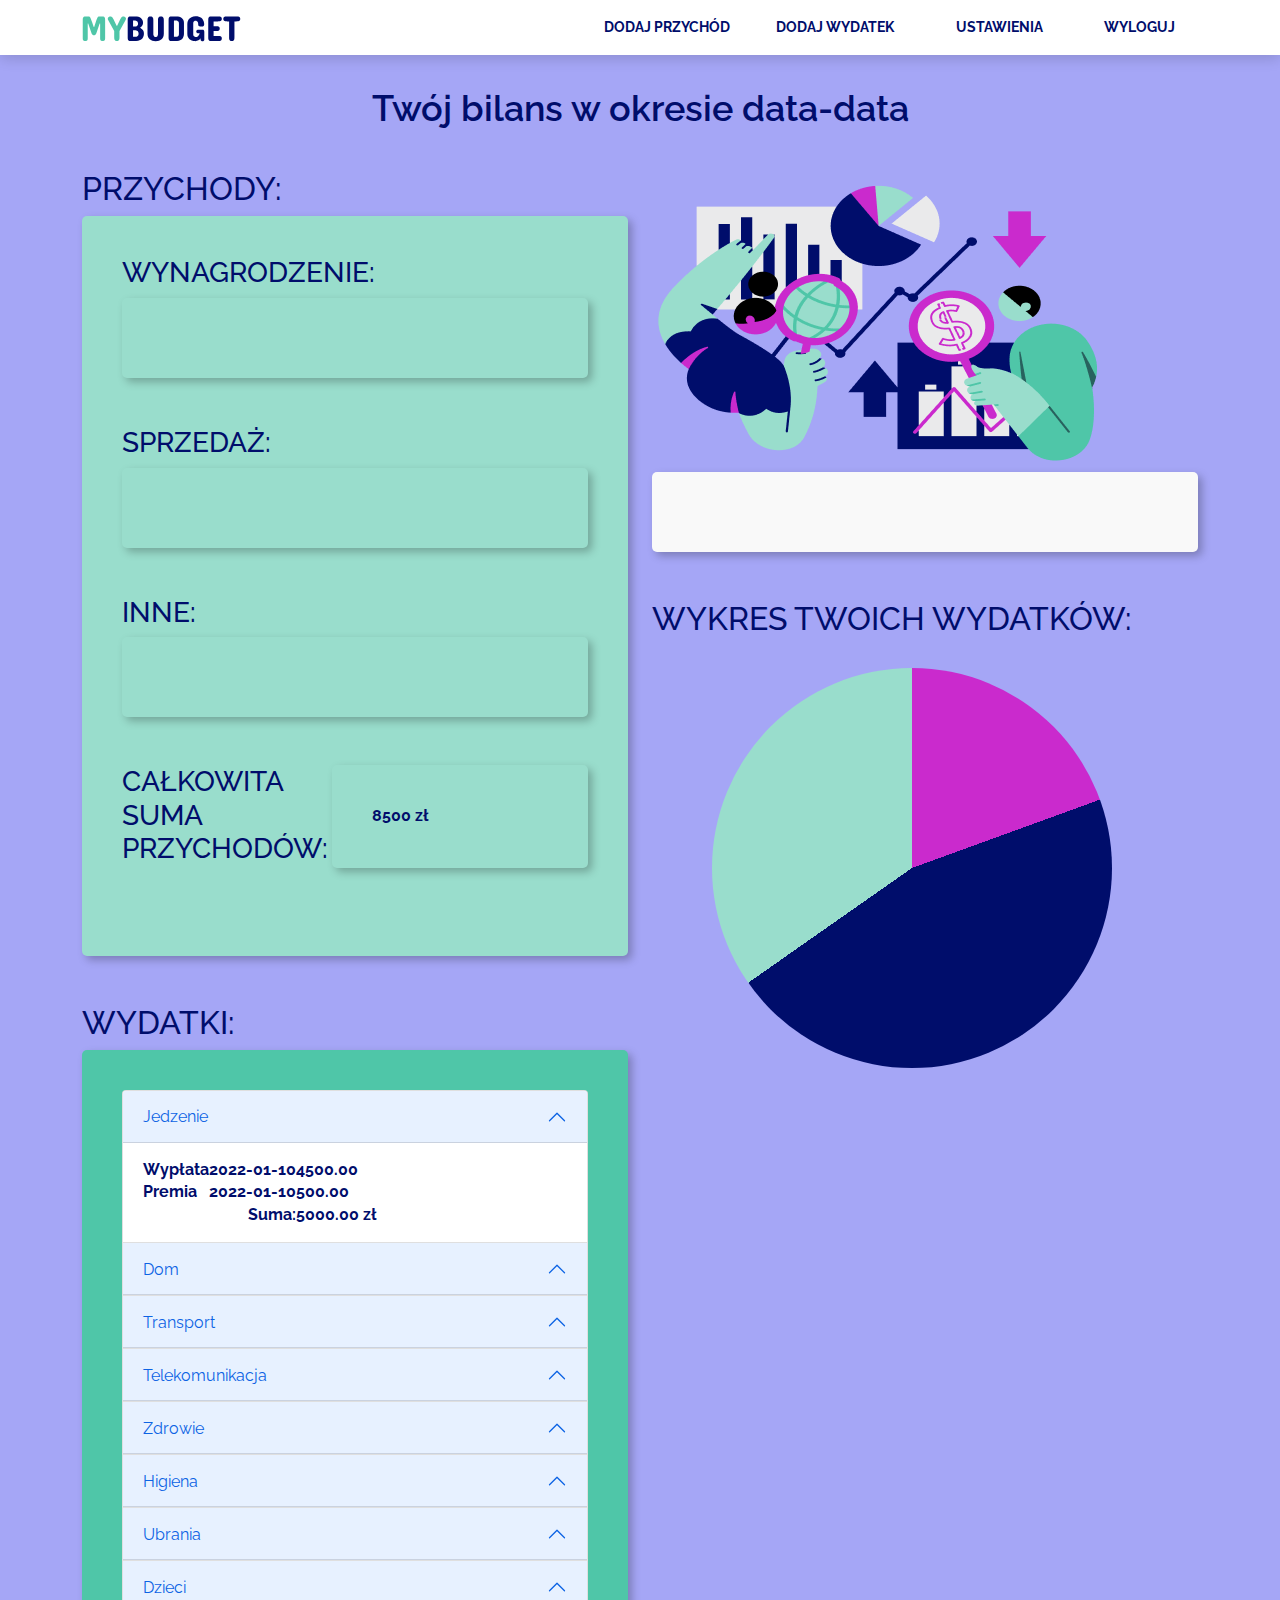
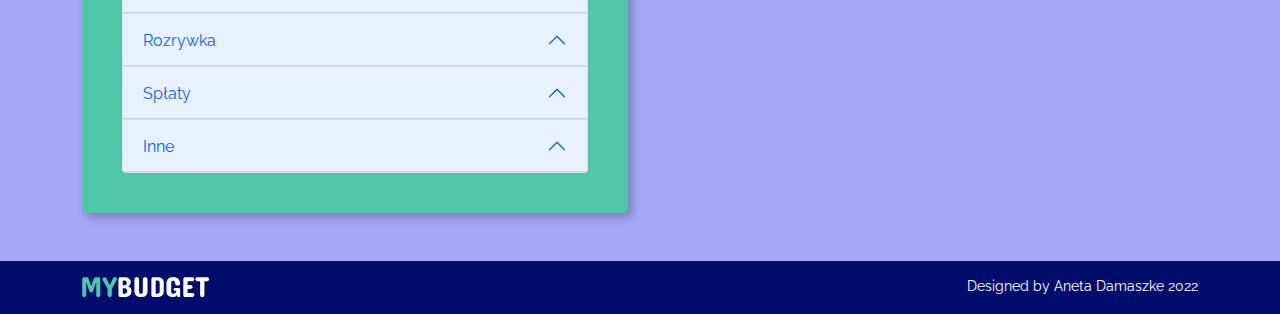
==== commit 8cc9583a: "Piechart added" ====
--- a/balance.html
+++ b/balance.html
@@ -291,13 +291,16 @@
                                         <div class="accordion-body">
                                             <table>
                                                 <tr>
-                                                    <td style="font-weight: 700; text-align:left;">Wypłata</td> <td>2022-01-10</td> <td>4500.00</td>
-                                                </tr>
-                                                <tr>
-                                                    <td style="font-weight: 700; text-align:left;">Premia</td> <td>2022-01-10</td> <td>500.00</td>
-                                                </tr>
-                                                <tr>
-                                                    <td colspan="2" style="font-weight: 700; text-align: right;">Suma:</td> <td style="font-weight: 700; font-size: 16px;">5000.00 zł</td>
+                                                    <td style="font-weight: 700; text-align:left;">Wypłata</td> 
+                                                    <td>2022-01-10</td> <td>4500.00</td>
+                                                </tr>
+                                                <tr>
+                                                    <td style="font-weight: 700; text-align:left;">Premia</td> 
+                                                    <td>2022-01-10</td> <td>500.00</td>
+                                                </tr>
+                                                <tr>
+                                                    <td colspan="2" style="font-weight: 700; text-align: right;">Suma:</td> 
+                                                    <td style="font-weight: 700; font-size: 16px;">5000.00 zł</td>
                                                 </tr>
                                             </table>
                                         </div>
@@ -311,7 +314,10 @@
                         <div class="box balance-box" style="background-color: #f9f9f9;">
                             
                         </div>
-                        <h2 class="text-uppercase balance-subheader">Wykres Twoich wydatków:</h2>
+                        <div class="">
+                            <h2 class="text-uppercase balance-subheader">Wykres Twoich wydatków:</h2>
+                            <div class="piechart__item"></div>
+                        </div>
                     </div>
                 </div>
             </div>
--- a/css/custom.css
+++ b/css/custom.css
@@ -426,4 +426,18 @@
 
 .balance {
     background-color: #A5A6F6;
+}
+
+.piechart__item {
+    margin-top: 30px;
+    margin-left: 60px;
+    margin-bottom: 60px;
+    display: block;
+    width: 400px;
+    height: 400px;
+    border-radius: 50%;
+    background-image: conic-gradient(
+        #CA2ACD 70deg, 
+        #000D6B 0 235deg, 
+        #99DDCC 0);
 }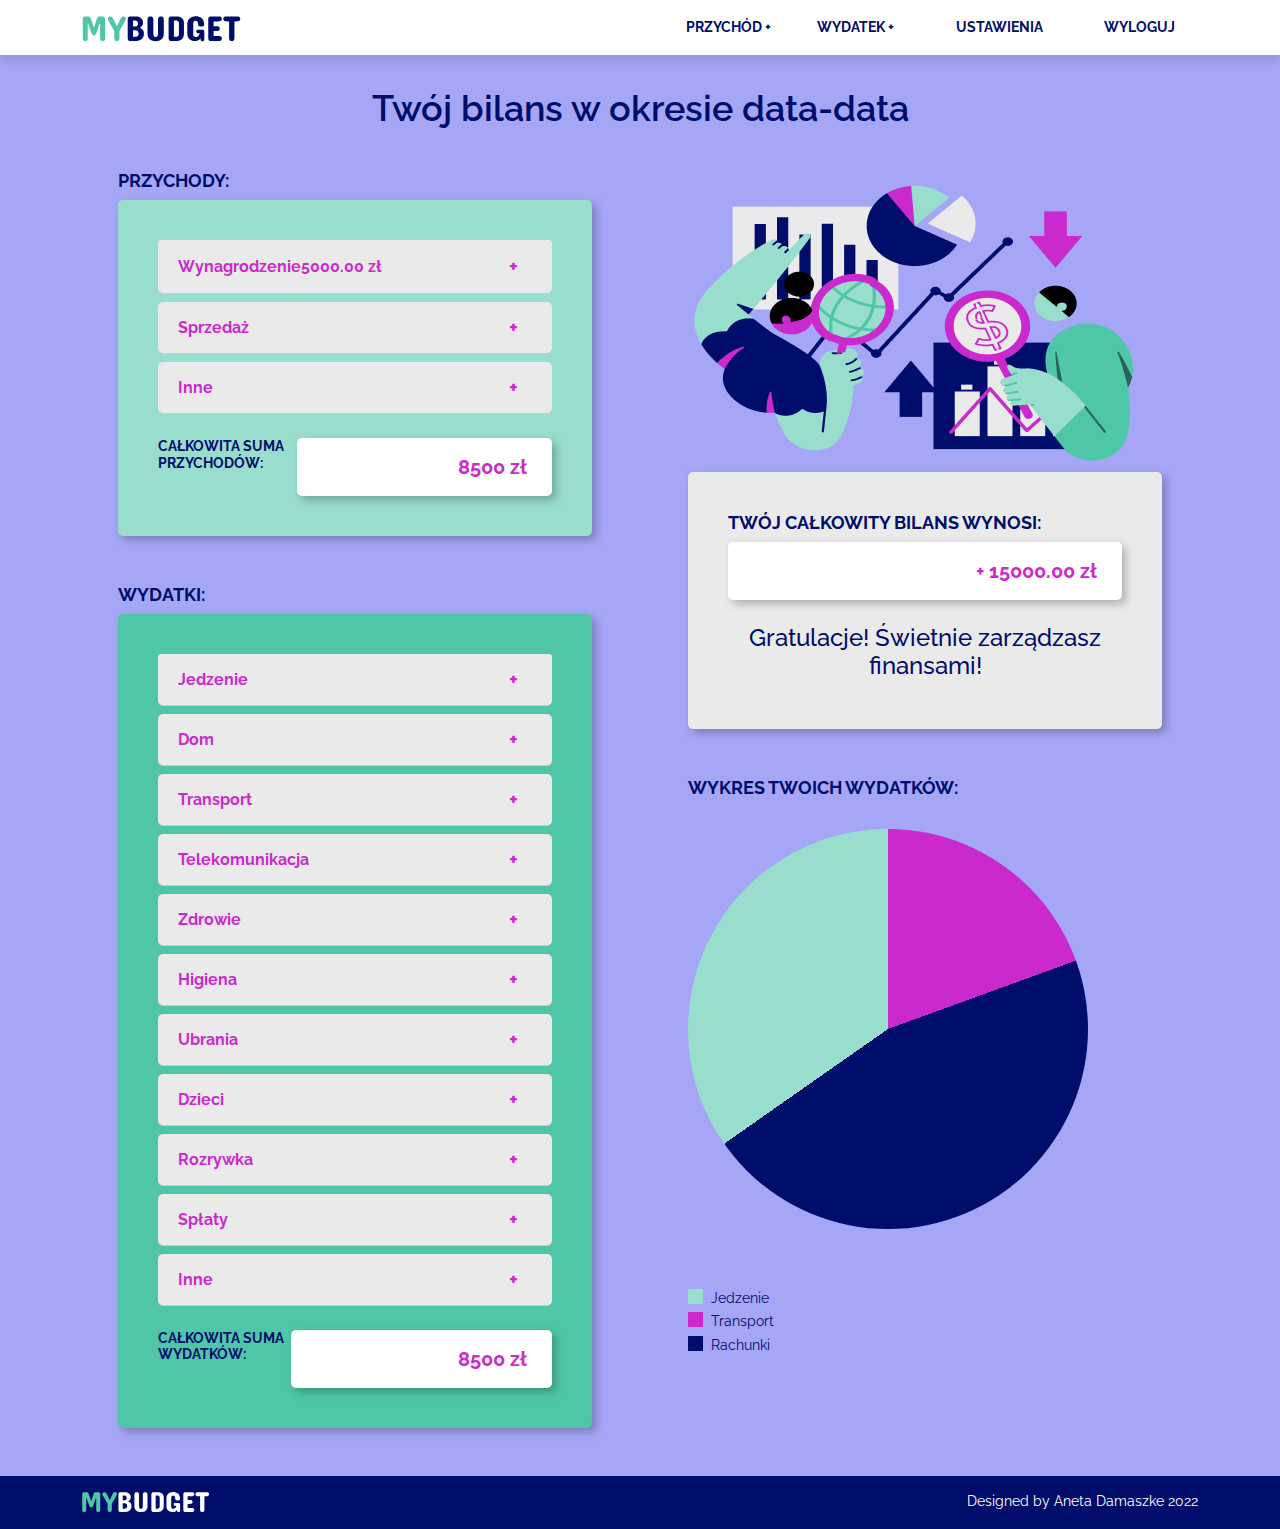
==== commit 8dabb411: "Styles for balance subpage added" ====
--- a/balance.html
+++ b/balance.html
@@ -22,8 +22,8 @@
                 </button>
                 <div class="collapse navbar-collapse justify-content-end" id="navContent">
                     <div class="navbar-nav">
-                        <a href="income.html" class="nav-item nav-link menu-link">Dodaj przychód</a>
-                        <a href="expense.html" class="nav-item nav-link menu-link">Dodaj wydatek</a>
+                        <a href="income.html" class="nav-item nav-link menu-link">Przychód +</a>
+                        <a href="expense.html" class="nav-item nav-link menu-link">Wydatek +</a>
                         <a href="setting.html" class="nav-item nav-link ms-2 ms-lg-3 menu-link">Ustawienia</a>
                         <a href="index.html" class="nav-item nav-link ms-2 ms-lg-3 menu-link">Wyloguj</a>
                     </div>
@@ -36,25 +36,82 @@
             <div class="container">
                 <h1 class="text-center add-header">Twój bilans w okresie data-data</h1>
                 <div class="row">
-                    <div class="col-md-6">
+                    <div class="col-md-6 px-5">
                         <h2 class="text-uppercase balance-subheader">Przychody:</h2>
                         <div class="box balance-box" style="background-color: #99DDCC;">
-                            <h3 class="text-uppercase balance-box__item-subheader">Wynagrodzenie:</h3>
-                            <div class="box balance-box__item">
-
+                            <div class="accordion" id="accordionBalance01">
+                                <div class="accordion-item">
+                                    <h2 class="accordion-header" id="heading01">
+                                        <button class="accordion-button" type="button" data-bs-toggle="collapse" data-bs-target="#collapse01" aria-expanded="true" aria-controls="collapse01">
+                                            <span class="">Wynagrodzenie</span>
+                                            <span class="ml-auto" >5000.00 zł</span>
+                                        </button>
+                                    </h2>
+                                    <div id="collapse01" class="accordion-collapse collapse" aria-labelledby="heading01" data-bs-parent="#accordionBalance1">
+                                        <div class="accordion-body">
+                                                <table>
+                                                    <tr>
+                                                        <td style="font-weight: 700; text-align:left;">Wypłata</td> <td>2022-01-10</td> <td>4500.00</td>
+                                                    </tr>
+                                                    <tr>
+                                                        <td style="font-weight: 700; text-align:left;">Premia</td> <td>2022-01-10</td> <td>500.00</td>
+                                                    </tr>
+                                                    <tr>
+                                                        <td colspan="2" style="font-weight: 700; text-align: right;">Suma:</td> <td style="font-weight: 700; font-size: 16px;">5000.00 zł</td>
+                                                    </tr>
+                                                </table>
+                                         </div>
+                                    </div>
+                                </div>
+                                <div class="accordion-item">
+                                    <h2 class="accordion-header" id="heading01">
+                                        <button class="accordion-button" type="button" data-bs-toggle="collapse" data-bs-target="#collapse02" aria-expanded="true" aria-controls="collapse02">
+                                            Sprzedaż
+                                        </button>
+                                    </h2>
+                                        <div id="collapse02" class="accordion-collapse collapse" aria-labelledby="heading02" data-bs-parent="#accordionBalance1">
+                                            <div class="accordion-body">
+                                                <table>
+                                                    <tr>
+                                                        <td style="font-weight: 700; text-align:left;">Wypłata</td> <td>2022-01-10</td> <td>4500.00</td>
+                                                    </tr>
+                                                    <tr>
+                                                        <td style="font-weight: 700; text-align:left;">Premia</td> <td>2022-01-10</td> <td>500.00</td>
+                                                    </tr>
+                                                    <tr>
+                                                        <td colspan="2" style="font-weight: 700; text-align: right;">Suma:</td> <td style="font-weight: 700; font-size: 16px;">5000.00 zł</td>
+                                                    </tr>
+                                                </table>
+                                            </div>
+                                        </div>
+                                </div>
+                                <div class="accordion-item">
+                                    <h2 class="accordion-header" id="heading01">
+                                        <button class="accordion-button" type="button" data-bs-toggle="collapse" data-bs-target="#collapse03" aria-expanded="true" aria-controls="collapse03">
+                                            Inne
+                                        </button>
+                                    </h2>
+                                    <div id="collapse03" class="accordion-collapse collapse" aria-labelledby="heading03" data-bs-parent="#accordionBalance1">
+                                        <div class="accordion-body">
+                                            <table>
+                                                <tr>
+                                                    <td style="font-weight: 700; text-align:left;">Wypłata</td> <td>2022-01-10</td> <td>4500.00</td>
+                                                </tr>
+                                                <tr>
+                                                    <td style="font-weight: 700; text-align:left;">Premia</td> <td>2022-01-10</td> <td>500.00</td>
+                                                </tr>
+                                                <tr>
+                                                    <td colspan="2" style="font-weight: 700; text-align: right;">Suma:</td> <td style="font-weight: 700; font-size: 16px;">5000.00 zł</td>
+                                                </tr>
+                                            </table>
+                                        </div>
+                                    </div>
+                                </div>
                             </div>
-                            <h3 class="text-uppercase balance-box__item-subheader">Sprzedaż:</h3>
-                            <div class="box balance-box__item">
-
-                            </div>
-                            <h3 class="text-uppercase balance-box__item-subheader">Inne:</h3>
-                            <div class="box balance-box__item">
-
-                            </div>
-                            <div class="d-flex">
+                            <div class="d-flex mt-4">
                                 <h3 class="text-uppercase balance-box__item-subheader">Całkowita suma przychodów:</h3>
                                 <div class="box balance-box__sum">
-                                    <span>8500 zł</span>
+                                    <span id="incomeSum" class="">8500 zł</span>
                                 </div>
                             </div>
                         </div>
@@ -67,7 +124,7 @@
                                             Jedzenie
                                         </button>
                                     </h2>
-                                    <div id="collapse1" class="accordion-collapse collapse show" aria-labelledby="heading1" data-bs-parent="#accordionBalance">
+                                    <div id="collapse1" class="accordion-collapse collapse" aria-labelledby="heading1" data-bs-parent="#accordionBalance">
                                         <div class="accordion-body">
                                             <table>
                                                 <tr>
@@ -307,16 +364,38 @@
                                     </div>
                                 </div>
                             </div>
+                            <div class="d-flex mt-4">
+                                <h3 class="text-uppercase balance-box__item-subheader">Całkowita suma wydatków:</h3>
+                                <div class="box balance-box__sum">
+                                    <span>8500 zł</span>
+                                </div>
+                            </div>
                         </div>
                     </div>
-                    <div class="col-md-6">
+                    <div class="col-md-6 px-5">
                         <img class="img-fluid" src="img/ECONOMY_ANALYSIS.png" alt="budżet domowy" />
-                        <div class="box balance-box" style="background-color: #f9f9f9;">
-                            
+                        <div class="box balance-box" style="background-color: #EAEAEB;">
+                            <h3 class="balance-subheader">Twój całkowity bilans wynosi:</h3>
+                            <div class="box balance-box__sum">+ 15000.00 zł</div>
+                            <h4 class="text-center mt-4">Gratulacje! Świetnie zarządzasz finansami!</h4>
                         </div>
-                        <div class="">
+                        <div class="piechart">
                             <h2 class="text-uppercase balance-subheader">Wykres Twoich wydatków:</h2>
                             <div class="piechart__item"></div>
+                            <div class="text-center piechart__key">
+                                <div class="d-flex mb-1">
+                                    <div class="small-square" style="background-color: #99DDCC;"></div>
+                                    <span>Jedzenie</span>
+                                </div>
+                                <div class="d-flex mb-1">
+                                    <div class="small-square" style="background-color: #CA2ACD;"></div>
+                                    <span>Transport</span>
+                                </div>
+                                <div class="d-flex mb-1">
+                                    <div class="small-square" style="background-color: #000D6B;"></div>
+                                    <span>Rachunki</span>
+                                </div>
+                            </div>
                         </div>
                     </div>
                 </div>
--- a/css/custom.css
+++ b/css/custom.css
@@ -428,9 +428,29 @@
     background-color: #A5A6F6;
 }
 
+.balance-subheader {
+    font-size: 18px;
+    font-weight: 700;
+    text-transform: uppercase;
+}
+
+.balance-box__item-subheader {
+    font-size: 14px;
+    font-weight: 700;
+    text-transform: uppercase;
+}
+
+.balance-box__sum {
+    background-color: white;
+    color:#CA2ACD;
+    padding: 15px 25px;
+    margin-bottom: 0;
+    font-size: 20px;
+    text-align: right;
+}
+
 .piechart__item {
     margin-top: 30px;
-    margin-left: 60px;
     margin-bottom: 60px;
     display: block;
     width: 400px;
@@ -440,4 +460,79 @@
         #CA2ACD 70deg, 
         #000D6B 0 235deg, 
         #99DDCC 0);
+}
+
+.accordion-button {
+    background-color: #EAEAEB;
+    box-shadow: 4px 4px 8px rgba(0, 0, 0, 0.25);
+    border-radius: 5px;
+    color: #CA2ACD !important;
+    font-weight: 700;
+    margin-bottom: .5rem;
+}
+
+.accordion-button .collapsed {
+    background-color: #000D6B;
+}
+
+.accordion-button:hover {
+    background-color: #000D6B;
+}
+
+.accordion-item {
+    background-color: inherit;
+    border: none;
+}
+
+.accordion-button:not(.collapsed) {
+    background-color: #EAEAEB;
+    box-shadow: inset 0 -1px 0 rgb(0 0 0 / 13%);
+}
+
+.accordion-body {
+    background-color: white;
+    box-shadow: 4px 4px 8px rgba(0, 0, 0, 0.25);
+    border-radius: 5px;
+    padding: 1rem 1.25rem;
+    margin-bottom: 1.5rem;
+    font-weight: 400;
+}
+
+.active, .accordion-button:hover {
+    background-color: #000D6B;
+    color: white !important;
+}
+
+.accordion-button:not(.collapsed)::after {
+    background-image: none;
+    transform: scale(1.3);
+}
+
+.accordion-button:after {
+    background-image: none;
+    content: '\002B';
+    color: var(--color-accent);
+    font-weight: bold;
+    float: right;
+}
+  
+.active:after {
+    content: "\2212";
+}
+
+.balance table {
+    width: 100%;
+}
+
+.balance td {
+    border: 2px solid var(--color-light-grey);
+    text-align: center;
+    justify-content: center;
+    padding: 5px 10px;
+}
+
+.small-square {
+    width: 15px;
+    height: 15px;
+    margin-right: .5rem;
 }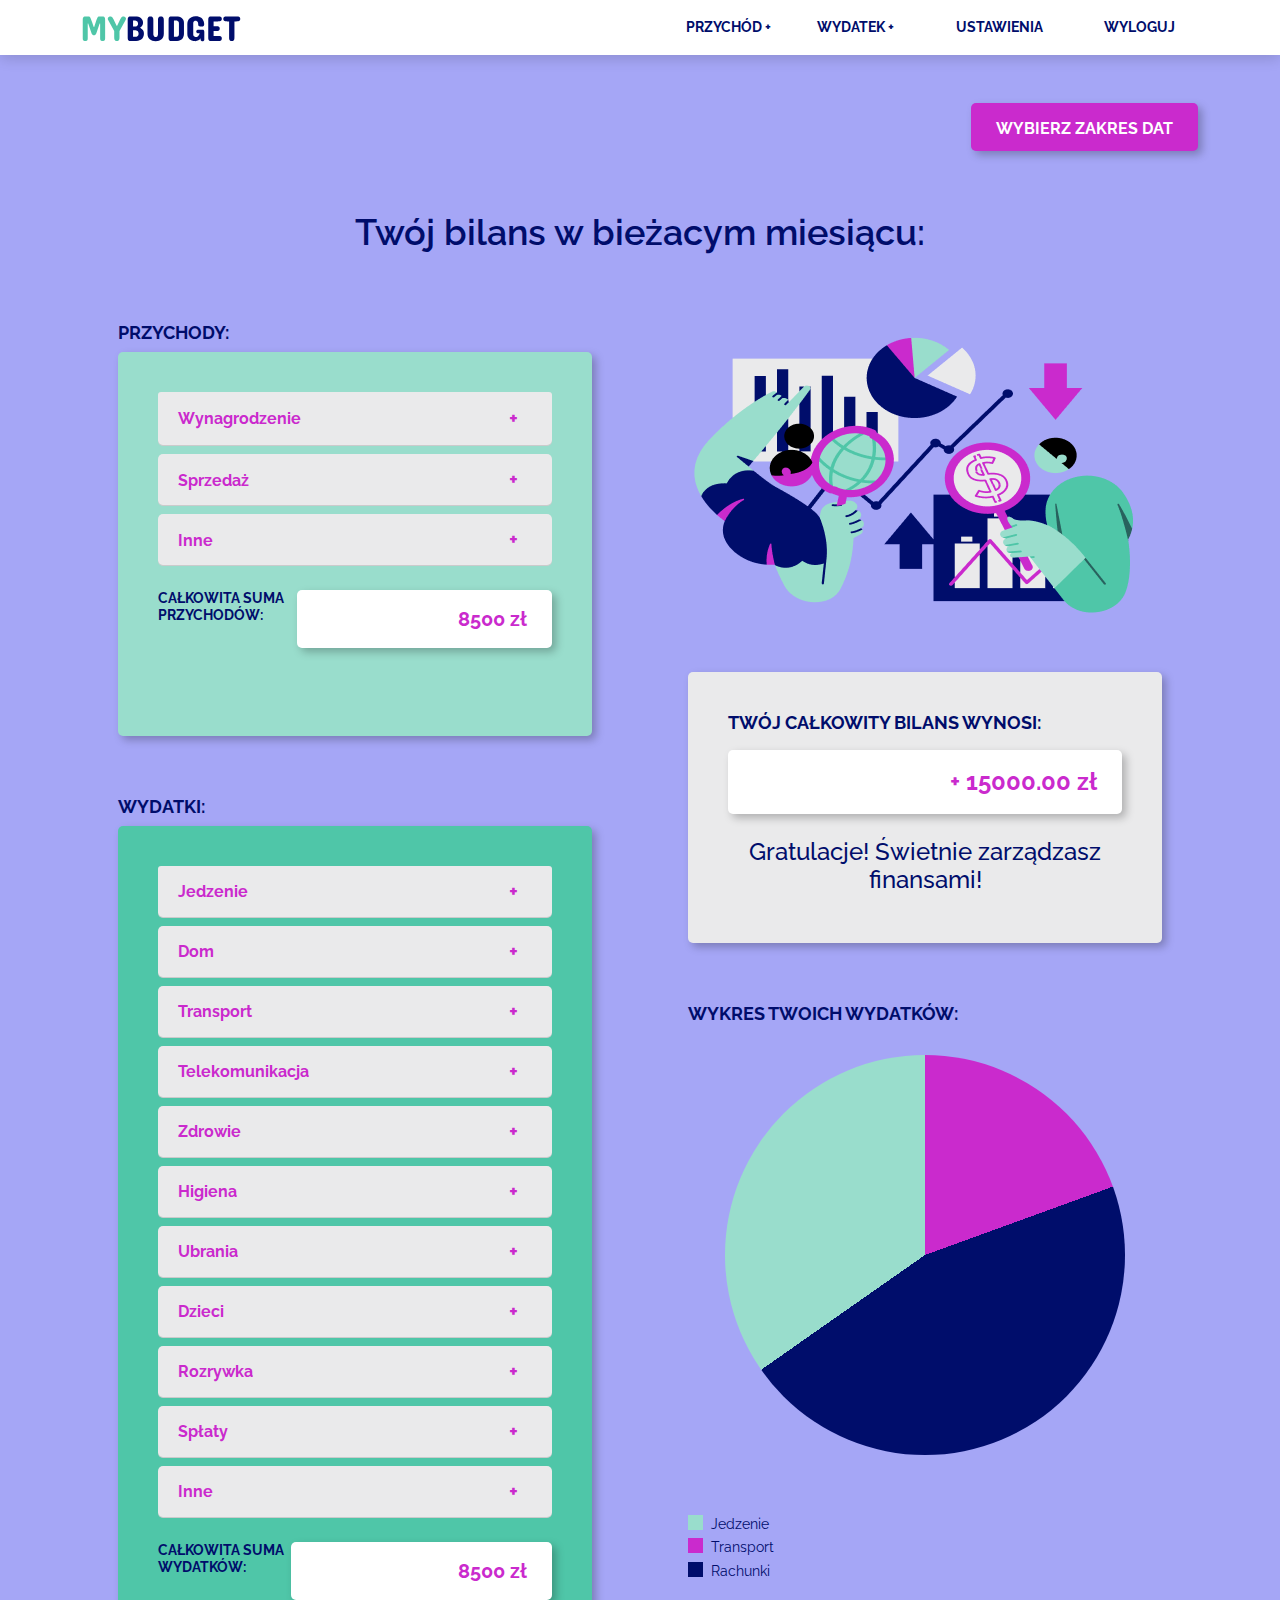
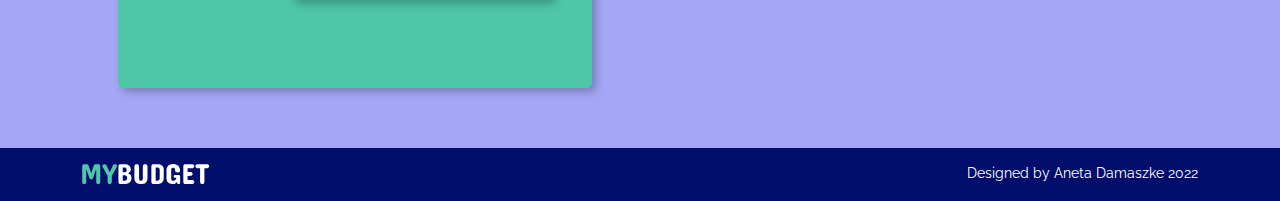
==== commit a2c55315: "Modal for balance subpage added" ====
--- a/balance.html
+++ b/balance.html
@@ -34,9 +34,61 @@
         <!-- Balance -->
         <section class="balance">
             <div class="container">
-                <h1 class="text-center add-header">Twój bilans w okresie data-data</h1>
+                <div class="text-center text-md-end pt-5">
+                    <button type="button" class="btn btn-lg balance-date__button" data-bs-toggle="modal" data-bs-target="#selectDate">
+                        Wybierz zakres dat
+                    </button>
+                </div>
+                <h1 id="balanceHeader" class="text-center add-header">Twój bilans w bieżacym miesiącu:</h1>
+                <div class="modal fade" tabindex="-1" role="dialog" id="selectDate">
+                    <div class="modal-dialog" role="document">
+                        <div class="modal-content px-3">
+                            <div class="modal-header">
+                                <h5 class="modal-title">Wybierz zakres dat:</h5>
+                                <button type="button" class ="close" data-bs-dismiss="modal" style="color:#000D6B; background-color: white;">
+                                    <span style="font-size: 36px;">&times;</span>
+                                </button>
+                            </div>
+                            <div class="modal-body">
+                                <label class="form-checkbox-input d-block mb-3">
+                                    <input type="radio" checked="checked" name="radio" />
+                                    <span class="checkmark ms-2"></span>
+                                    <span class="font-weight-bold">Bieżący miesiąc</span>
+                                </label>
+                                <label class="form-checkbox-input d-block mb-3">
+                                    <input type="radio" name="radio" />
+                                    <span class="checkmark ms-2"></span>
+                                    <span class="font-weight-bold">Poprzedni miesiąc</span>
+                                </label>
+                                <label class="form-checkbox-input d-block mb-3">
+                                    <input type="radio" name="radio" />
+                                    <span class="checkmark ms-2"></span>
+                                    <span class="font-weight-bold">Bieżący rok</span>
+                                </label>
+                                <label class="form-checkbox-input d-block mb-3">
+                                    <input type="radio" name="radio" />
+                                    <span class="checkmark ms-2"></span>
+                                    <span class="font-weight-bold">Niestandardowe:</span>
+                                    <div class="d-flex mt-4">
+                                        <div class="form-group mx-2">
+                                            <label for="firstDate" class="form-control-label mb-1">Data początkowa</label>
+                                            <input type="date" id="firstDate"  class="form-control"/>
+                                        </div>
+                                        <div class="form-group mx-2">
+                                            <label for="secondDate" class="form-control-label mb-1">Data końcowa</label>
+                                            <input type="date" id="secondDate" class="form-control"/>
+                                        </div>
+                                    </div>
+                                </label>
+                            </div>
+                            <div class="modal-footer">
+                                <button type="button" class="btn balance-date__button">Zapisz</button>
+                            </div>
+                        </div>
+                    </div>
+                </div>
                 <div class="row">
-                    <div class="col-md-6 px-5">
+                    <div class="col-lg-6 px-3 px-md-5">
                         <h2 class="text-uppercase balance-subheader">Przychody:</h2>
                         <div class="box balance-box" style="background-color: #99DDCC;">
                             <div class="accordion" id="accordionBalance01">
@@ -44,7 +96,6 @@
                                     <h2 class="accordion-header" id="heading01">
                                         <button class="accordion-button" type="button" data-bs-toggle="collapse" data-bs-target="#collapse01" aria-expanded="true" aria-controls="collapse01">
                                             <span class="">Wynagrodzenie</span>
-                                            <span class="ml-auto" >5000.00 zł</span>
                                         </button>
                                     </h2>
                                     <div id="collapse01" class="accordion-collapse collapse" aria-labelledby="heading01" data-bs-parent="#accordionBalance1">
@@ -372,17 +423,17 @@
                             </div>
                         </div>
                     </div>
-                    <div class="col-md-6 px-5">
+                    <div class="col-lg-6 px-3 px-md-5">
                         <img class="img-fluid" src="img/ECONOMY_ANALYSIS.png" alt="budżet domowy" />
-                        <div class="box balance-box" style="background-color: #EAEAEB;">
-                            <h3 class="balance-subheader">Twój całkowity bilans wynosi:</h3>
-                            <div class="box balance-box__sum">+ 15000.00 zł</div>
+                        <div class="box balance-box mt-5" style="background-color: #EAEAEB;">
+                            <h3 class="balance-subheader pb-2">Twój całkowity bilans wynosi:</h3>
+                            <div class="box balance-box__sum mb-2" style="font-size: 24px;">+ 15000.00 zł</div>
                             <h4 class="text-center mt-4">Gratulacje! Świetnie zarządzasz finansami!</h4>
                         </div>
                         <div class="piechart">
                             <h2 class="text-uppercase balance-subheader">Wykres Twoich wydatków:</h2>
-                            <div class="piechart__item"></div>
-                            <div class="text-center piechart__key">
+                            <div class="piechart__item mx-auto"></div>
+                            <div class="text-center piechart__key mb-5">
                                 <div class="d-flex mb-1">
                                     <div class="small-square" style="background-color: #99DDCC;"></div>
                                     <span>Jedzenie</span>
@@ -419,6 +470,5 @@
 
 
         <script src="https://cdn.jsdelivr.net/npm/bootstrap@5.1.3/dist/js/bootstrap.bundle.min.js" integrity="sha384-ka7Sk0Gln4gmtz2MlQnikT1wXgYsOg+OMhuP+IlRH9sENBO0LRn5q+8nbTov4+1p" crossorigin="anonymous"></script>
-        <script src="js/registration.js"></script>
     </body>
 </html>--- a/css/custom.css
+++ b/css/custom.css
@@ -27,6 +27,7 @@
     font-weight: 400;
     line-height: 1.6;
     background-color: #F9F9F9;
+    min-height: 100vh;
 }
 
 .box {
@@ -43,6 +44,10 @@
     font-size: 16px;
 }
 
+.font-weight-bold {
+    font-weight: 700;
+}
+
 /** Navbar **/
 
 .menu {
@@ -97,7 +102,7 @@
 /** Intro **/
 
 .intro {
-    margin-top: 30px;
+    padding-top: 30px;
     padding-left: 5%;
     padding-right: 5%;
 }
@@ -115,7 +120,7 @@
 
 @media only screen and (min-width: 768px) {
     .intro {
-        margin-top: 60px;
+        padding-top: 60px;
         padding-left: 20%;
         padding-right: 20%;
     }
@@ -157,7 +162,7 @@
     }
 }
 
-@media only screen and (min-width: 991px) {
+@media only screen and (min-width: 991px) {  
     .registration-img {
         width: 115%;
         margin-left: -15%;
@@ -361,12 +366,13 @@
 
 .add {
     background-color: #A5A6F6;
+    min-height: calc(100vh - 105px);
 }
 
 .add-header {
     font-size: 36px;
     font-weight: 600;
-    padding: 2rem 0;
+    padding: 60px 0;
 }
 
 .add-box {
@@ -385,12 +391,20 @@
 }
 
 .add-img {
-    margin-bottom: -3%;
-}
-
-@media only screen and (min-width: 991px) {
+    margin-bottom: -4%;
+}
+
+@media only screen and (min-width: 767px) and (max-width: 991px) {
     .add-img {
         margin-left: -20%;
+        margin-bottom: -4%;
+    }
+}
+
+@media only screen and (min-width: 992px) {
+    .add-img {
+        margin-left: -20%;
+        margin-bottom: -4%;
     }
 }
 
@@ -428,10 +442,39 @@
     background-color: #A5A6F6;
 }
 
+.balance-date__button {
+    padding: .8rem 1.5rem .6rem;
+    width: auto;
+    background-color: #CA2ACD;
+    box-shadow: 4px 4px 8px rgba(0, 0, 0, 0.25);
+    border-radius: 5px;
+    font-weight: 700;
+    font-size: 16px;
+    color: white;
+    text-transform: uppercase;
+    transition: .3s ease-in-out;
+}
+
+.balance-date__button:hover {
+    background-color: #000D6B;
+    color: white;
+}
+
 .balance-subheader {
     font-size: 18px;
     font-weight: 700;
     text-transform: uppercase;
+}
+
+@media only screen and (max-width: 576px) {
+    .add-header {
+        font-size: 28px;
+        padding: 40px 0;
+    }
+}
+
+.balance-box {
+    margin-bottom: 60px;
 }
 
 .balance-box__item-subheader {
@@ -444,9 +487,12 @@
     background-color: white;
     color:#CA2ACD;
     padding: 15px 25px;
-    margin-bottom: 0;
     font-size: 20px;
     text-align: right;
+}
+
+.piechrt {
+    margin-top: 60px;
 }
 
 .piechart__item {
@@ -462,6 +508,14 @@
         #99DDCC 0);
 }
 
+@media only screen and (max-width: 576px) {
+    .piechart__item {
+    width: 300px;
+    height: 300px;
+    margin-bottom: 30px;
+    }
+}
+
 .accordion-button {
     background-color: #EAEAEB;
     box-shadow: 4px 4px 8px rgba(0, 0, 0, 0.25);
@@ -498,7 +552,7 @@
     font-weight: 400;
 }
 
-.active, .accordion-button:hover {
+.accordion-button:hover {
     background-color: #000D6B;
     color: white !important;
 }
@@ -515,10 +569,6 @@
     font-weight: bold;
     float: right;
 }
-  
-.active:after {
-    content: "\2212";
-}
 
 .balance table {
     width: 100%;
@@ -535,4 +585,17 @@
     width: 15px;
     height: 15px;
     margin-right: .5rem;
-}+}
+
+/** About **/
+
+.about-text {
+    font-size: 16px;
+}
+
+@media only screen and (min-width: 991px) {
+    .about-img {
+        margin-left: 25%;
+        width: 550px;
+    }
+}
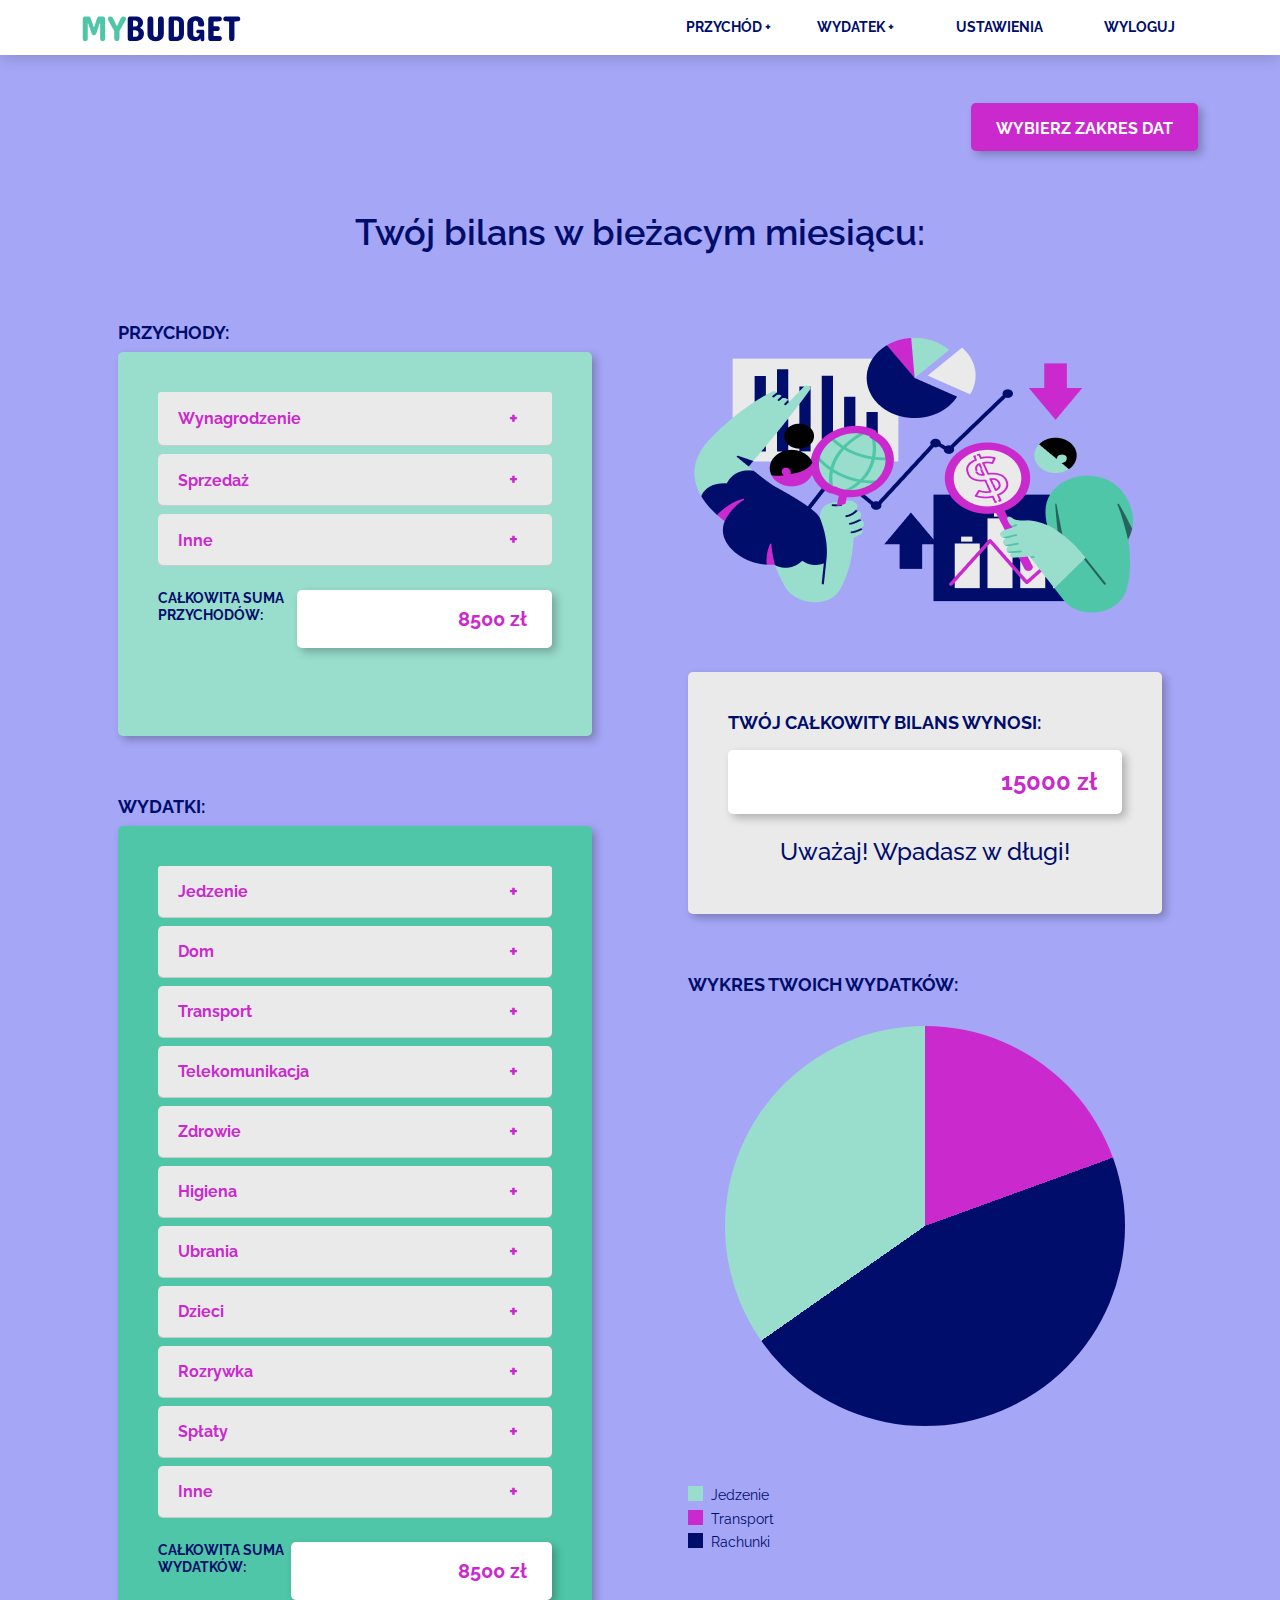
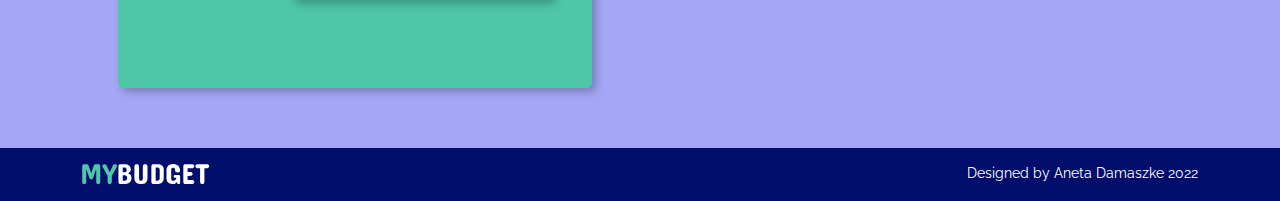
==== commit c8601583: "Script js for balance added" ====
--- a/balance.html
+++ b/balance.html
@@ -418,7 +418,7 @@
                             <div class="d-flex mt-4">
                                 <h3 class="text-uppercase balance-box__item-subheader">Całkowita suma wydatków:</h3>
                                 <div class="box balance-box__sum">
-                                    <span>8500 zł</span>
+                                    8500<span> zł</span>
                                 </div>
                             </div>
                         </div>
@@ -427,8 +427,8 @@
                         <img class="img-fluid" src="img/ECONOMY_ANALYSIS.png" alt="budżet domowy" />
                         <div class="box balance-box mt-5" style="background-color: #EAEAEB;">
                             <h3 class="balance-subheader pb-2">Twój całkowity bilans wynosi:</h3>
-                            <div class="box balance-box__sum mb-2" style="font-size: 24px;">+ 15000.00 zł</div>
-                            <h4 class="text-center mt-4">Gratulacje! Świetnie zarządzasz finansami!</h4>
+                            <div id="balanceSum" type="number" class="box balance-box__sum mb-2" style="font-size: 24px;">15000<span> zł</span></div>
+                            <h4 id="balanceSumStatement" class="text-center mt-4"></h4>
                         </div>
                         <div class="piechart">
                             <h2 class="text-uppercase balance-subheader">Wykres Twoich wydatków:</h2>
@@ -470,5 +470,6 @@
 
 
         <script src="https://cdn.jsdelivr.net/npm/bootstrap@5.1.3/dist/js/bootstrap.bundle.min.js" integrity="sha384-ka7Sk0Gln4gmtz2MlQnikT1wXgYsOg+OMhuP+IlRH9sENBO0LRn5q+8nbTov4+1p" crossorigin="anonymous"></script>
+        <script src="js/balance.js"></script>
     </body>
 </html>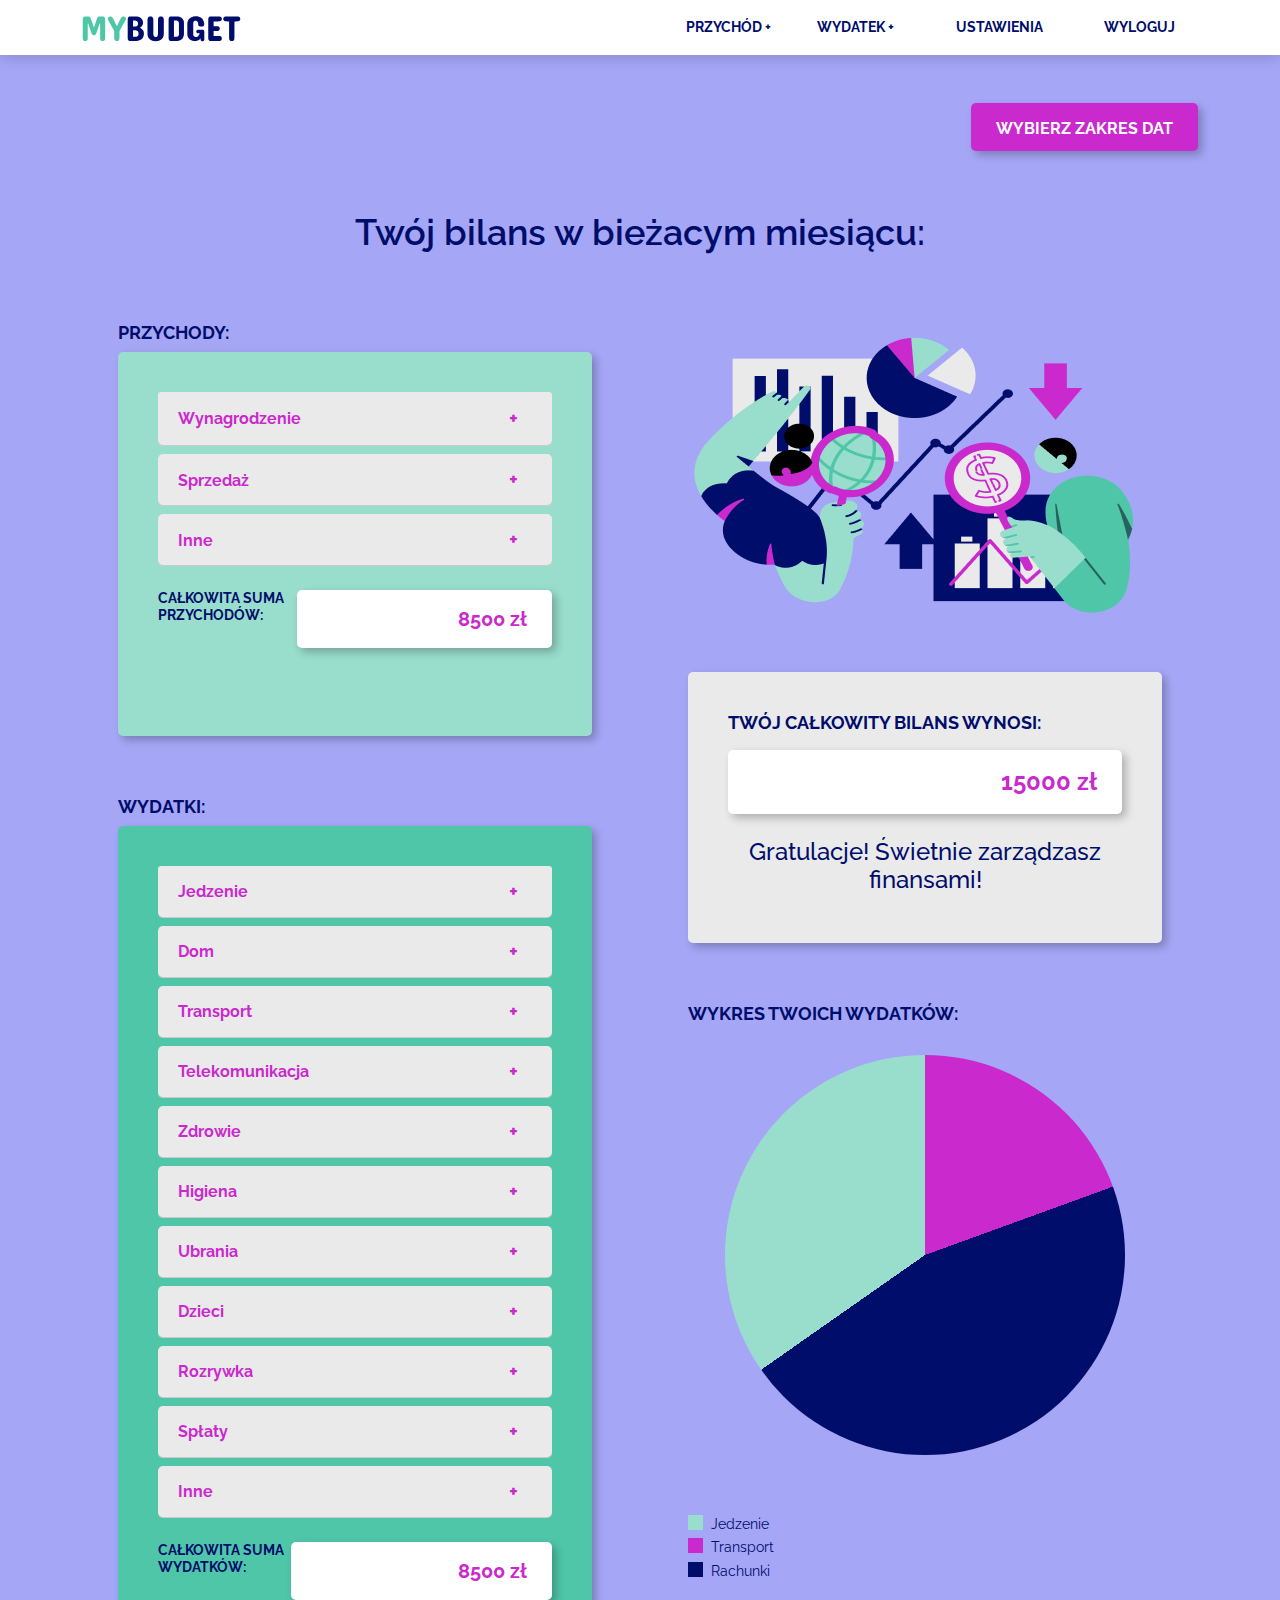
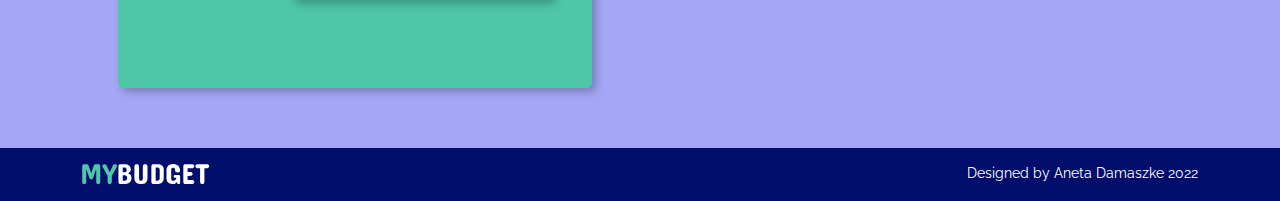
==== commit 6975a728: "JS script in income page added" ====
--- a/balance.html
+++ b/balance.html
@@ -82,7 +82,7 @@
                                 </label>
                             </div>
                             <div class="modal-footer">
-                                <button type="button" class="btn balance-date__button">Zapisz</button>
+                                <button id="selectDate" type="button" class="btn balance-date__button">Zapisz</button>
                             </div>
                         </div>
                     </div>
@@ -102,13 +102,13 @@
                                         <div class="accordion-body">
                                                 <table>
                                                     <tr>
-                                                        <td style="font-weight: 700; text-align:left;">Wypłata</td> <td>2022-01-10</td> <td>4500.00</td>
-                                                    </tr>
-                                                    <tr>
-                                                        <td style="font-weight: 700; text-align:left;">Premia</td> <td>2022-01-10</td> <td>500.00</td>
-                                                    </tr>
-                                                    <tr>
-                                                        <td colspan="2" style="font-weight: 700; text-align: right;">Suma:</td> <td style="font-weight: 700; font-size: 16px;">5000.00 zł</td>
+                                                        <td class="accordion__bold-text">Wypłata</td> <td>2022-01-10</td> <td id="income11">4500</td>
+                                                    </tr>
+                                                    <tr>
+                                                        <td class="accordion__bold-text">Premia</td> <td>2022-01-10</td> <td id="income12">500</td>
+                                                    </tr>
+                                                    <tr>
+                                                        <td colspan="2" class="accordion__bold-text">Suma:</td> <td class="accordion__sum"><span id="incomes1Sum"></span> zł</td>
                                                     </tr>
                                                 </table>
                                          </div>
@@ -124,13 +124,16 @@
                                             <div class="accordion-body">
                                                 <table>
                                                     <tr>
-                                                        <td style="font-weight: 700; text-align:left;">Wypłata</td> <td>2022-01-10</td> <td>4500.00</td>
-                                                    </tr>
-                                                    <tr>
-                                                        <td style="font-weight: 700; text-align:left;">Premia</td> <td>2022-01-10</td> <td>500.00</td>
-                                                    </tr>
-                                                    <tr>
-                                                        <td colspan="2" style="font-weight: 700; text-align: right;">Suma:</td> <td style="font-weight: 700; font-size: 16px;">5000.00 zł</td>
+                                                        <td class="accordion__bold-text">Książki</td> <td>2022-01-5</td> <td id="">150.00</td>
+                                                    </tr>
+                                                    <tr>
+                                                        <td class="accordion__bold-text">Gry</td> <td>2022-01-16</td> <td>300.00</td>
+                                                    </tr>
+                                                    <tr>
+                                                        <td class="accordion__bold-text">Ubrania</td> <td>2022-01-23</td> <td>250.00</td>
+                                                    </tr>
+                                                    <tr>
+                                                        <td colspan="2" class="accordion__bold-text">Suma:</td> <td class="accordion__sum"><span id="incomes2Sum"></span> zł</td>
                                                     </tr>
                                                 </table>
                                             </div>
@@ -146,13 +149,13 @@
                                         <div class="accordion-body">
                                             <table>
                                                 <tr>
-                                                    <td style="font-weight: 700; text-align:left;">Wypłata</td> <td>2022-01-10</td> <td>4500.00</td>
-                                                </tr>
-                                                <tr>
-                                                    <td style="font-weight: 700; text-align:left;">Premia</td> <td>2022-01-10</td> <td>500.00</td>
-                                                </tr>
-                                                <tr>
-                                                    <td colspan="2" style="font-weight: 700; text-align: right;">Suma:</td> <td style="font-weight: 700; font-size: 16px;">5000.00 zł</td>
+                                                    <td class="accordion__bold-text">Odszkodowanie</td> <td>2022-01-2</td> <td>1500.00</td>
+                                                </tr>
+                                                <tr>
+                                                    <td class="accordion__bold-text">500+</td> <td>2022-01-15</td> <td>500.00</td>
+                                                </tr>
+                                                <tr>
+                                                    <td colspan="2" class="accordion__bold-text">Suma:</td> <td class="accordion__sum"><span id="incomes3Sum"></span> zł</td>
                                                 </tr>
                                             </table>
                                         </div>
@@ -162,7 +165,7 @@
                             <div class="d-flex mt-4">
                                 <h3 class="text-uppercase balance-box__item-subheader">Całkowita suma przychodów:</h3>
                                 <div class="box balance-box__sum">
-                                    <span id="incomeSum" class="">8500 zł</span>
+                                    <span id="allIncomesSum" class="">8500 zł</span>
                                 </div>
                             </div>
                         </div>
@@ -179,13 +182,13 @@
                                         <div class="accordion-body">
                                             <table>
                                                 <tr>
-                                                    <td style="font-weight: 700; text-align:left;">Wypłata</td> <td>2022-01-10</td> <td>4500.00</td>
-                                                </tr>
-                                                <tr>
-                                                    <td style="font-weight: 700; text-align:left;">Premia</td> <td>2022-01-10</td> <td>500.00</td>
-                                                </tr>
-                                                <tr>
-                                                    <td colspan="2" style="font-weight: 700; text-align: right;">Suma:</td> <td style="font-weight: 700; font-size: 16px;">5000.00 zł</td>
+                                                    <td class="accordion__bold-text">Wypłata</td> <td>2022-01-10</td> <td>4500.00</td>
+                                                </tr>
+                                                <tr>
+                                                    <td class="accordion__bold-text">Premia</td> <td>2022-01-10</td> <td>500.00</td>
+                                                </tr>
+                                                <tr>
+                                                    <td colspan="2" class="accordion__bold-text">Suma:</td> <td style="font-weight: 700; font-size: 16px;">5000.00 zł</td>
                                                 </tr>
                                             </table>
                                         </div>
@@ -427,7 +430,7 @@
                         <img class="img-fluid" src="img/ECONOMY_ANALYSIS.png" alt="budżet domowy" />
                         <div class="box balance-box mt-5" style="background-color: #EAEAEB;">
                             <h3 class="balance-subheader pb-2">Twój całkowity bilans wynosi:</h3>
-                            <div id="balanceSum" type="number" class="box balance-box__sum mb-2" style="font-size: 24px;">15000<span> zł</span></div>
+                            <div class="box balance-box__sum mb-2" style="font-size: 24px;"><span id="balanceSum" type="number">15000</span> zł</div>
                             <h4 id="balanceSumStatement" class="text-center mt-4"></h4>
                         </div>
                         <div class="piechart">
--- a/css/custom.css
+++ b/css/custom.css
@@ -391,21 +391,8 @@
 }
 
 .add-img {
-    margin-bottom: -4%;
-}
-
-@media only screen and (min-width: 767px) and (max-width: 991px) {
-    .add-img {
-        margin-left: -20%;
-        margin-bottom: -4%;
-    }
-}
-
-@media only screen and (min-width: 992px) {
-    .add-img {
-        margin-left: -20%;
-        margin-bottom: -4%;
-    }
+    max-width: 600px;
+    margin-bottom: -2%;
 }
 
 .add .form-check {
@@ -599,3 +586,14 @@
         width: 550px;
     }
 }
+
+.accordion__bold-text {
+    font-weight: 700; 
+    text-align: right !important;
+}
+
+.accordion__sum {
+    color: #CA2ACD;
+    font-weight: 700; 
+    font-size: 16px;
+}
